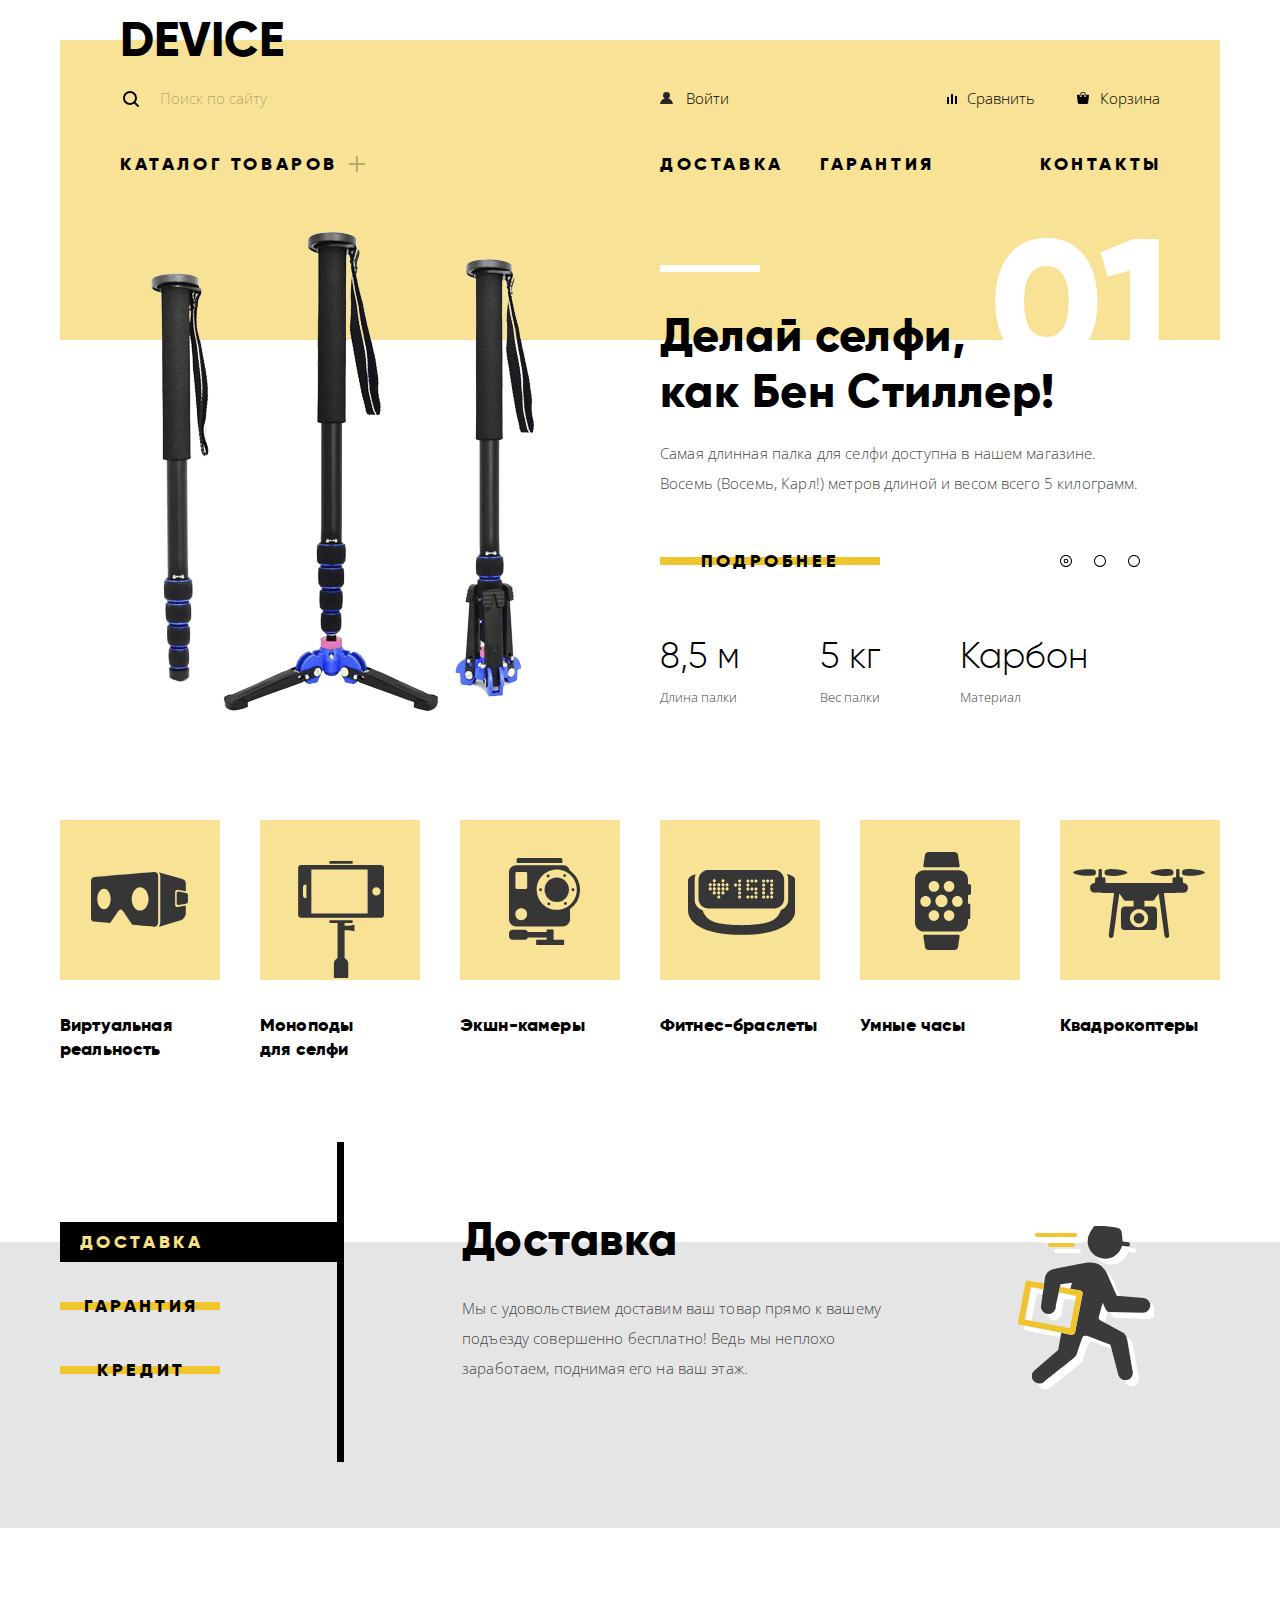
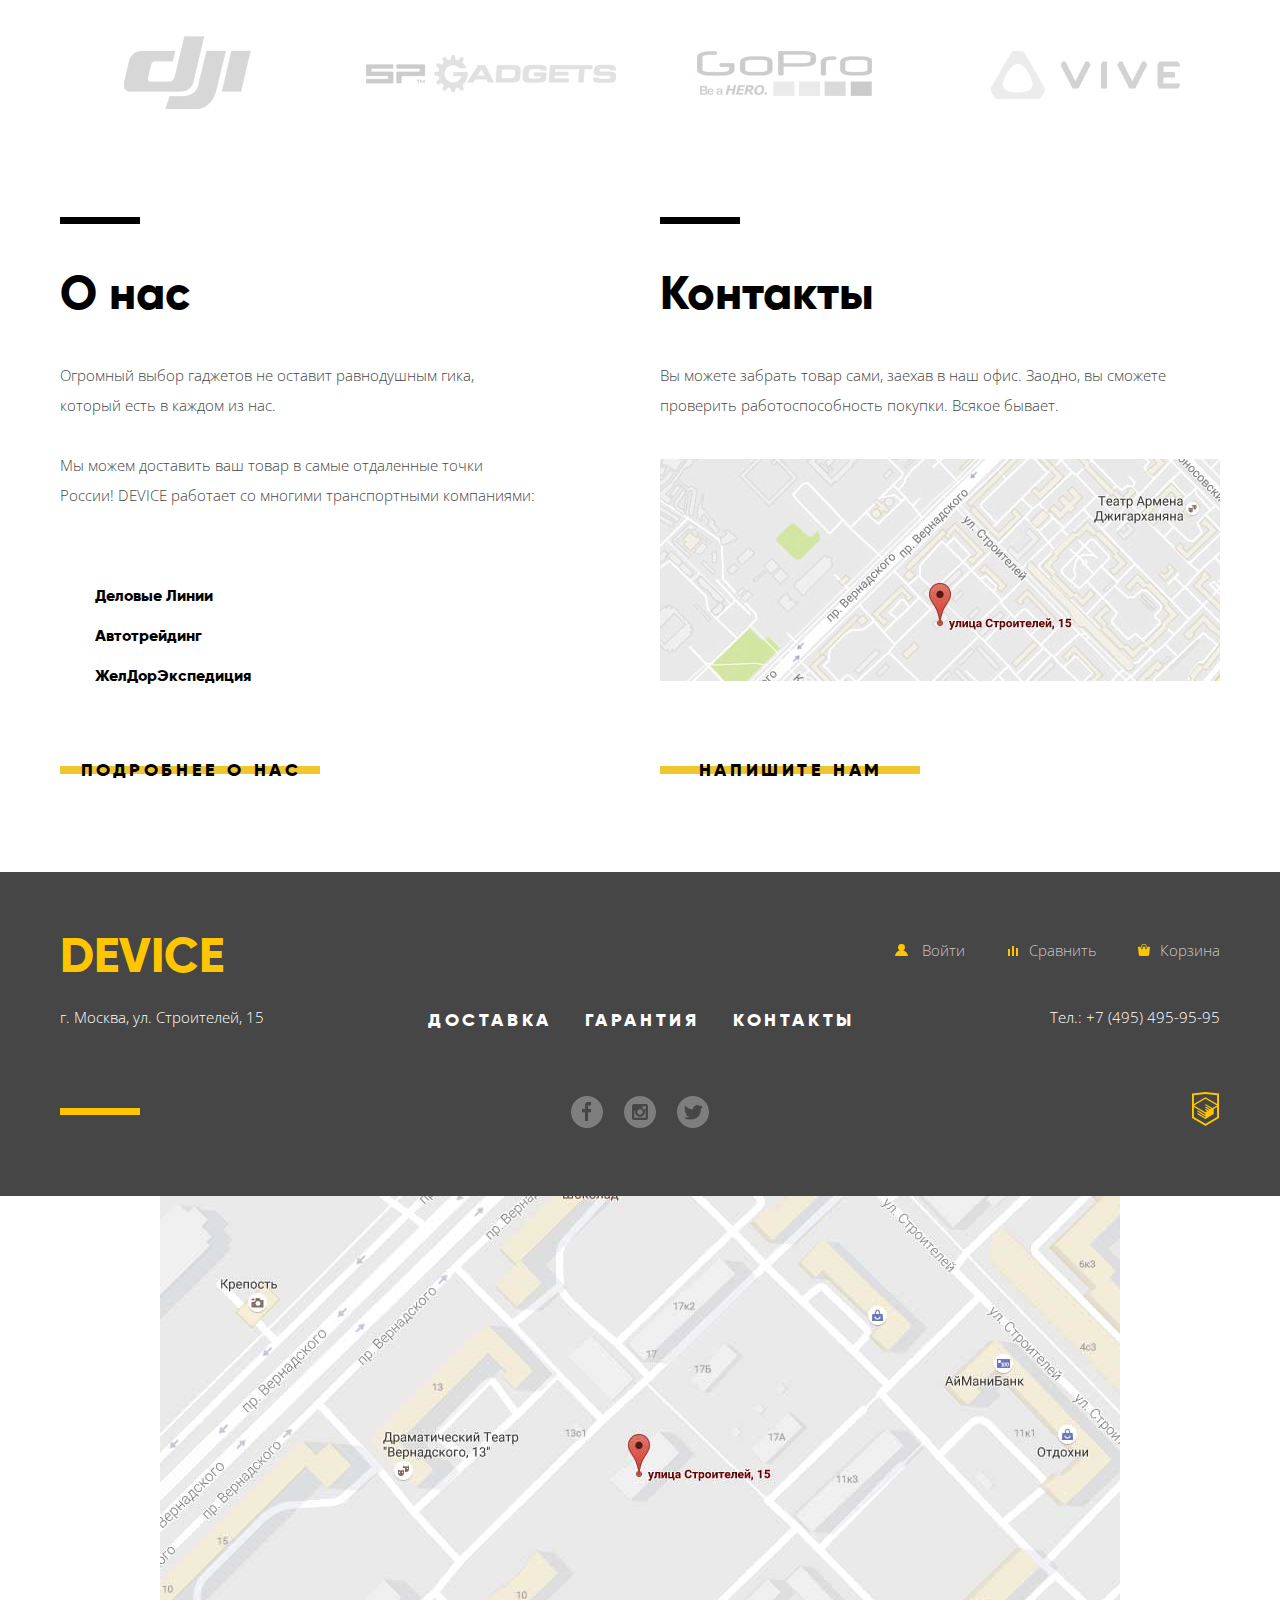
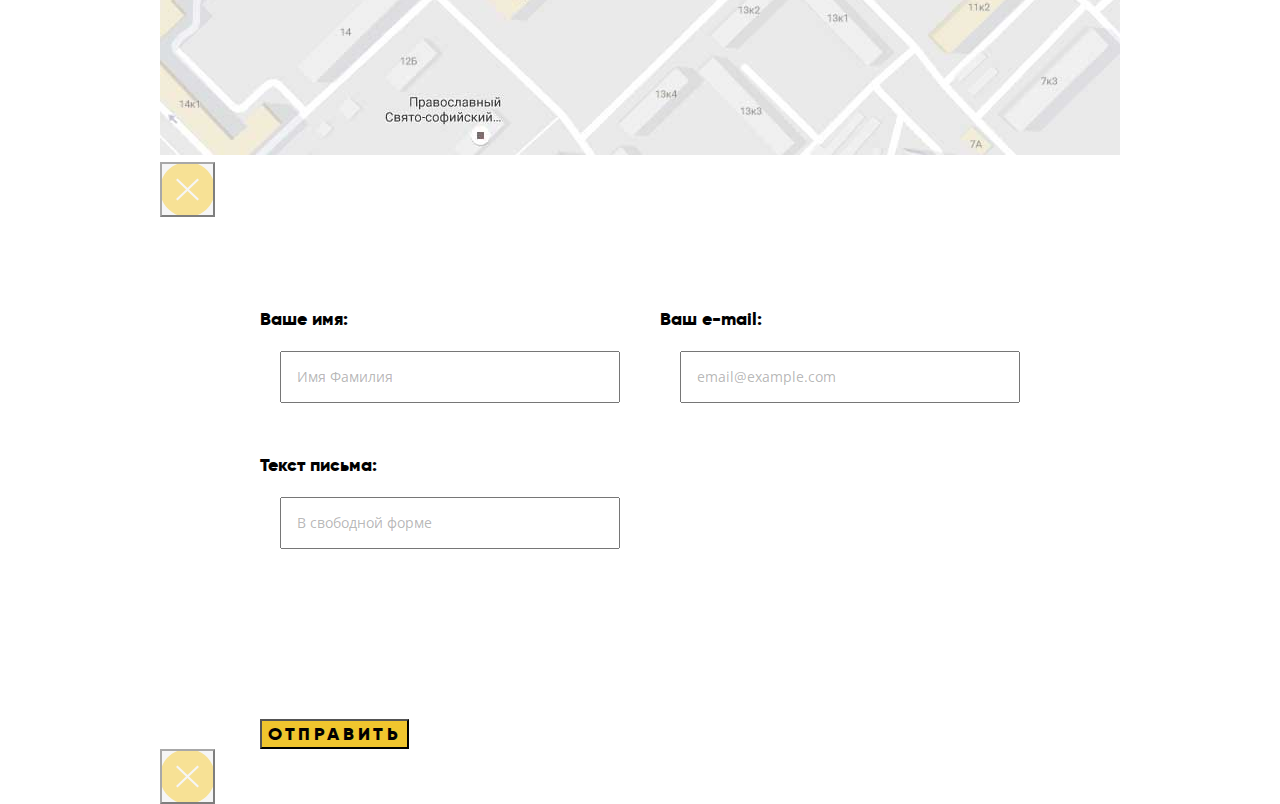
==== index.html @ 6512c8a9 "Доделал стилизацию без модальных окон" ====
<!DOCTYPE html>
<html lang="ru">
	<head>
		<meta charset="utf-8">
		<title>HTML Academy: Девайс</title>
		<link href="https://fonts.googleapis.com/css?family=Open+Sans:300,400&amp;subset=cyrillic" rel="stylesheet">
		<link rel="stylesheet" href="css/normalize.css">
		<link rel="stylesheet" href="css/style.css">
	</head>

  <body>
  	<header class="main-header main-container">
  		<h1 class="main-logo">Device</h1>
  		<div class="header-instrument-layout">
  			<form class="main-search-form" action="/">
  				<label class="visually-hidden" for="search">Поиск по сайту</label>
  				<input class="main-search-input" type="search" id="search" name="search" value="" placeholder="Поиск по сайту">
  				<button class="main-search-btn" type="submit">Найти</button>
  			</form>
  			<div class="main-user-purchase-layout">
  				<nav class="main-user-nav">
  					<ul>
  						<li class="main-user-nav-login"><a href="" aria-label="Войти в ваш аккаунт">Войти</a></li>
  					</ul>
  				</nav>
  				<nav class="main-purchase-instruments">
  					<ul>
  						<li class="main-compare-item"><a href="" aria-label="Сравнить товары">Сравнить</a></li>
  						<li class="main-shopping-cart"><a href="" aria-label="Корзина с товарами">Корзина</a></li>
  					</ul>
  				</nav>
  			</div>
  		</div>
  		<nav class="main-navigation">
  			<ul class="main-site-nav">
  				<li class="main-nav-item">
  					<a href="">Каталог товаров</a>
  					<ul class="main-nav-catalog-dropdown">
  						<li class="main-nav-catalog-item"><a href="catalog-vr.html">Виртуальная реальность</a></li>
  						<li class="main-nav-catalog-item"><a href="catalog.html">Моноподы для селфи</a></li>
  						<li class="main-nav-catalog-item"><a href="catalog-action-cam.html">Экшн-камеры</a></li>
  						<li class="main-nav-catalog-item"><a href="catalog-fintess-tracker.html">Фитнес-браслеты</a></li>
  						<li class="main-nav-catalog-item"><a href="catalog-smartwatch.html">Умные часы</a></li>
  						<li class="main-nav-catalog-item"><a href="catalog-quadrocopter.html">Квадрокоптеры</a></li>
  					</ul>
  				</li>
  				<li class="main-nav-item"><a href="">Доставка</a></li>
  				<li class="main-nav-item"><a href="">Гарантия</a></li>
  				<li class="main-nav-item"><a href="">Контакты</a></li>
  			</ul>
  		</nav>
  	</header>

  	<main>
  		<section class="promo-slider main-container">
  			<h2 class="visually-hidden">Промо товаров</h2>
  			<div class="promo-slider-content">
  				<ul class="promo-slider-content-list">
  					<li class="promo-slider-item-content">
  						<div class="promo-slider-image-container">
  							<img class="promo-slider-item-image" src="img/slider-1.png" width="384" height="486" alt="Изображение селфи-палки">
  						</div>
  						<div class="promo-slider-item">
  							<span class="promo-slider-item-number">01</span>
  							<b class="promo-slider-item-tagline">Делай селфи,
  								как Бен Стиллер!</b>
  							<p class="promo-slider-item-desc">Самая длинная палка для селфи доступна в нашем магазине.
									Восемь (Восемь, Карл!) метров длиной и весом всего 5 килограмм.</p>
								<div class="slider-detail-control-layout">
									<a class="promo-slider-item-detail-tab" href=""  aria-label="Подробнее о товаре">Подробнее</a>
									<nav class="promo-slider-nav">
  									<ul class="promo-slider-control-list">
  										<li class="active">
  											<label for="promo-slide-1-1" class="visually-hidden">Первый слайд</label>
  											<button id="promo-slide-1-1" class="promo-slider-control"></button>
  										</li>
  										<li>
  											<label for="promo-slide-1-2" class="visually-hidden">Второй слайд</label>
  											<button id="promo-slide-1-2" class="promo-slider-control"></button>
  										</li>
  										<li>
  											<label for="promo-slide-1-3" class="visually-hidden">Третий слайд</label>
  											<button id="promo-slide-1-3" class="promo-slider-control"></button>
  										</li>
  									</ul>
  								</nav>
  							</div>
								<ul class="promo-slider-item-properties">
									<li>
										<p class="item-property-value">8,5 м</p>
										<p class="item-property-desc">Длина палки</p>
									</li>
									<li>
										<p class="item-property-value">5 кг</p>
										<p class="item-property-desc">Вес палки</p>
									</li>
									<li>
										<p class="item-property-value">Карбон</p>
										<p class="item-property-desc">Материал</p>
									</li>
								</ul>
							</div>
  					</li>
  					<li class="promo-slider-item-content">
  						<div class="promo-slider-image-container">
  							<img class="promo-slider-item-image" src="img/slider-2.png" width="345" height="485" alt="Изображение фитнес-браслета. Надпись: я вижу, что ты снова ешь:(">
  						</div>
  						<div class="promo-slider-item">
  							<span class="promo-slider-item-number">02</span>
  							<b class="promo-slider-item-tagline">Худеем
  								правильно!</b>
  							<p class="promo-slider-item-desc">Мотивирующие фитнес-браслеты помогут найти в себе силы 
									не пропускать занятия и соблюдать диету.</p>
								<div class="slider-detail-control-layout">
									<a class="promo-slider-item-detail-tab" href="" aria-label="Подробнее о товаре">Подробнее</a>
									<nav class="promo-slider-nav">
  									<ul class="promo-slider-control-list">
  										<li>
  											<label for="promo-slide-2-1" class="visually-hidden">Первый слайд</label>
  											<button id="promo-slide-2-1" class="promo-slider-control"></button>
  										</li>
  										<li class="active">
  											<label for="promo-slide-2-2" class="visually-hidden">Второй слайд</label>
  											<button id="promo-slide-2-2" class="promo-slider-control"></button>
  										</li>
  										<li>
  											<label for="promo-slide-2-3" class="visually-hidden">Третий слайд</label>
  											<button id="promo-slide-2-3" class="promo-slider-control"></button>
  										</li>
  									</ul>
  								</nav>
								</div>
								<ul class="promo-slider-item-properties">
									<li>
										<p class="item-property-value">48 часов</p>
										<p class="item-property-desc">Без подзарядки</p>
									</li>
								</ul>
							</div>
  					</li>
  					<li class="promo-slider-item-content">
  						<div class="promo-slider-image-container">
  							<img class="promo-slider-item-image" src="img/slider-3.png" width="526" height="334" alt="Изображение квадрокоптера">
  						</div>
  						<div class="promo-slider-item">
  							<span class="promo-slider-item-number">03</span>
  							<b class="promo-slider-item-tagline">Порхает как бабочка,
  								жалит как пчела!</b>
  							<p class="promo-slider-item-desc">Этот обычный, на первый взгляд, квадрокоптер оснащен
  								мощным лазером, замаскированным под стандартную камеру.</p>
  							<div class="slider-detail-control-layout">
									<a class="promo-slider-item-detail-tab" href="" aria-label="Подробнее о товаре">Подробнее</a>
									<nav class="promo-slider-nav">
  									<ul class="promo-slider-control-list">
  										<li>
  											<label for="promo-slide-3-1" class="visually-hidden">Первый слайд</label>
  											<button id="promo-slide-3-1" class="promo-slider-control"></button>
  										</li>
  										<li>
  											<label for="promo-slide-3-2" class="visually-hidden">Второй слайд</label>
  											<button id="promo-slide-3-2" class="promo-slider-control"></button>
  										</li>
  										<li class="active">
  											<label for="promo-slide-3-3" class="visually-hidden">Третий слайд</label>
  											<button id="promo-slide-3-3" class="promo-slider-control"></button>
  										</li>
  									</ul>
  								</nav>
								</div>
								<ul class="promo-slider-item-properties">
									<li>
										<p class="item-property-value">800 м</p>
										<p class="item-property-desc">Дальность полета</p>
									</li>
									<li>
										<p class="item-property-value">50 м</p>
										<p class="item-property-desc">Радиус поражения</p>
									</li>
								</ul>
							</div>
  					</li>
  				</ul>
  			</div>
  		</section>

  		<section class="item-list main-container">
  			<h2 class="visually-hidden">Разделы каталога</h2>
  			<ul class="item-link-list">
  				<li class="item-vr">
  					<a class="item-link" href="catalog-vr.html" target="_blank">
  						<div><div class="item-img item-img-vr"></div></div>
  						<p class="item-list-caption">Виртуальная реальность</p>
  					</a>
  				</li>
  				<li class="item-monopod">
  					<a class="item-link" href="catalog.html" target="_blank">
  						<div><div class="item-img item-img-monopod"></div></div>
  						<p class="item-list-caption">Моноподы 
  						для селфи</p>
  					</a>
  				</li>
  				<li class="item-action-cam">
  					<a class="item-link" href="catalog-action-cam.html" target="_blank">
  						<div><div class="item-img item-img-action-cam"></div></div>
  						<p class="item-list-caption">Экшн-камеры</p>
  					</a>
  				</li>
  				<li class="item-fitness-tracker">
  					<a class="item-link" href="catalog-fintess-tracker.html" target="_blank">
  						<div><div class="item-img item-img-fitness-tracker"></div></div>
  						<p class="item-list-caption">Фитнес-браслеты</p>
  					</a>
  				</li>
  				<li class="item-smartwatch">
  					<a class="item-link" href="catalog-smartwatch.html" target="_blank">
  						<div><div class="item-img item-img-smartwatch"></div></div>
  						<p class="item-list-caption">Умные часы</p>
  					</a>
  				</li>
  				<li class="item-quadrocopter">
  					<a class="item-link" href="catalog-quadrocopter.html" target="_blank">
  						<div><div class="item-img item-img-quadrocopter"></div></div>
  						<p class="item-list-caption">Квадрокоптеры</p>
  					</a>
  				</li>
  			</ul>
  		</section>

  		<section class="services">
  			<div class="main-container">
  				<h2 class="visually-hidden">Услуги</h2>
  				<div class="service-layout">
  					<nav class="service-list-nav">
  						<ul class="service-list">
  							<li><button class="service-tab active">Доставка</button></li>
  							<li><button class="service-tab">Гарантия</button></li>
  							<li><button class="service-tab">Кредит</button></li>
  						</ul>
  					</nav>
  					<div class="service-content">
  						<ul class="service-content-list">
  							<li class="service-delivery active">
  								<h3 class="service-title">Доставка</h3>
  								<p class="service-desc">Мы с удовольствием доставим ваш товар прямо к вашему
                                          подъезду совершенно бесплатно! Ведь мы неплохо
                                          заработаем, поднимая его на ваш этаж.</p>
  							</li>
  							<li class="service-warranty">
  								<h3 class="service-title">Гарантия</h3>
  								<p class="service-desc">Если из-за возгорания купленного у нас товара у вас сгорит 
                                          дом — не переживайте, мы выдадим вам новый. 
                                          Товар, не дом, конечно же.</p>
  							</li>
  							<li class="service-credit">
  								<h3 class="service-title">Кредит</h3>
  								<p class="service-desc">Залезть в долговую яму стало проще! Кредитные
                                          консультанты подберут для вас наиболее выгодные
                                          условия кредита. Выгодные для нашего банка, разумеется.</p>
  							</li>
  						</ul>
  					</div>
  				</div>
  			</div>
  		</section>

  		<section class="trademark-logos main-container">
  			<h2 class="visually-hidden">Марки производителей</h2>
  			<ul class="trademark-logos-list">
  				<li class="trademark-logo">
  					<a class="logo-link logo-dji" href="" aria-label="продукция DJI">
  						<img class="trademark-logo-img" src="img/logo-1.jpg" width="260" height="100" alt="логотип DJI">
  					</a>
  				</li>
  				<li class="trademark-logo">
  					<a class="logo-link logo-sp-gadgets" href="" aria-label="продукция SP Gadgets">
  						<img class="trademark-logo-img" src="img/logo-2.jpg" width="260" height="100" alt="логотип SP Gadgets">
  					</a>
  				</li>
  				<li class="trademark-logo">
  					<a class="logo-link logo-gopro" href="" aria-label="продукция GoPro">
  						<img class="trademark-logo-img" src="img/logo-3.jpg" width="260" height="100" alt="логотип GoPro">
  					</a>
  				</li>
  				<li class="trademark-logo">
  					<a class="logo-link logo-vive" href="" aria-label="продукция VIVE">
  						<img class="trademark-logo-img" src="img/logo-4.jpg" width="260" height="100" alt="логотип VIVE">
  					</a>
  				</li>
  			</ul>
  		</section>

			<div class="main-container about-contacts-layout">
  			<section class="about-us">
  				<h2 class="about-us-title">О нас</h2>
  				<div class="about-us-desc">
  					<p>Огромный выбор гаджетов не оставит равнодушным гика, который есть в каждом из нас.</p>
  					<p>Мы можем доставить ваш товар в самые отдаленные точки России! DEVICE работает со многими транспортными компаниями:</p>
  				</div>
  				<ul class="shipping-companys-list">
  					<li>Деловые Линии</li>
  					<li>Автотрейдинг</li>
  					<li>ЖелДорЭкспедиция</li>
  				</ul>
  				<div>
  					<a class="about-us-detail-tab" href="">Подробнее о нас</a>
  				</div>
  			</section>

  			<section class="contacts">
  				<h2 class="contacts-title">Контакты</h2>
  				<p class="contacts-desc">Вы можете забрать товар сами, заехав в наш офис. Заодно, вы сможете проверить работоспособность покупки. Всякое бывает.</p>
  				<div class="map-thumbnail">
  					<a href="https://www.google.ru/maps/place/%D1%83%D0%BB.+%D0%A1%D1%82%D1%80%D0%BE%D0%B8%D1%82%D0%B5%D0%BB%D0%B5%D0%B9,+15,+%D0%9C%D0%BE%D1%81%D0%BA%D0%B2%D0%B0,+119311/@55.687031,37.5274293,17z/data=!3m1!4b1!4m5!3m4!1s0x46b54cf65f5c8955:0x694710ccd55501e!8m2!3d55.687031!4d37.529618" target="_blank" aria-label="Карта проезда">
  						<img src="img/map.jpg" width="560" height="222" alt="г. Москва, ул. Строителей, 15">
  					</a>
 					</div>
 					<div>
 						<a class="write-us-tab" href="write-us.html" target="_blank">Напишите нам</a>
 					</div>
 				</section>
			</div>
  	</main>

  	<footer class="main-footer">
  		<div class="main-container">
  			<div class="footer-top-layout">
 					<h2 class="footer-logo">Device</h2>
 					<div class="footer-user-purchase-layout">
 						<nav class="footer-user-nav">
 							<ul>
 								<li class="footer-user-nav-login"><a href="" aria-label="Войти в ваш аккаунт">Войти</a></li>
 							</ul>
 						</nav>
 						<nav>
 							<ul class="footer-purchase-instruments">
 								<li class="footer-compare-item"><a href="" aria-label="Сравнить товары">Сравнить</a></li>
 								<li class="footer-shopping-cart"><a href="" aria-label="Корзина с товарами">Корзина</a></li>
 							</ul>
 						</nav>
 					</div>
 				</div>
				<div class="footer-mid-layout">
					<p class="small-contacts">г. Москва, ул. Строителей, 15</p>
 					<nav class="footer-navigation">
 						<ul class="footer-site-navigation">
 							<li class="footer-nav-item"><a href="">Доставка</a></li>
 							<li class="footer-nav-item"><a href="">Гарантия</a></li>
 							<li class="footer-nav-item"><a href="">Контакты</a></li>
 						</ul>
 					</nav>
 					<p class="small-contacts">Тел.: +7 (495) 495-95-95</p>
 				</div>
 				<div class="footer-bottom-layout">
 					<div class="footer-line"></div>
 					<ul class="footer-social">
 						<li><a class="social-button social-facebook" href="" aria-label="Фейсбук">Facebook</a></li>
 						<li><a class="social-button social-instagram" href="" aria-label="Инстаграм">Instagram</a></li>
 						<li><a class="social-button social-twitter" href="" aria-label="Твиттер">Twitter</a></li>
 					</ul>
 					<div class="footer-copyright">
 						<a href="https://htmlacademy.ru/intensive/htmlcss" target="_blank" aria-label="Создатель: HTML Academy">HTML Academy</a>
 					</div>
 				</div>
 			</div>
  	</footer>

  	<section class="modal modal-map">
  		<h2 class="visually-hidden">Как добраться</h2>
  		<img src="img/map-big.jpg" width="994" height="593" alt="г. Москва, ул. Строителей, 15">
  		<button class="modal-close" type="button">Закрыть</button>
  	</section>

  	<section class="modal modal-write-us">
  		<h2 class="visually-hidden">Напишите нам</h2>
			<form class="write-us-form" action="/">
				<div class="write-us-input-layout">
					<div class="write-us-item">
						<label for="write-us-name">Ваше имя:</label>
						<input type="text" id="write-us-name" name="name" value="" placeholder="Имя Фамилия" aria-label="Введите ваше имя">
					</div>
					<div class="write-us-item">
						<label for="write-us-email">Ваш e-mail:</label>
						<input type="email" id="write-us-email" name="email" value="" placeholder="email@example.com" aria-label="Введите ваш email">
					</div>
					<div class="write-us-item">
						<label for="write-us-letter">Текст письма:</label>
						<input type="text" id="write-us-letter" name="letter" value="" placeholder="В свободной форме" aria-label="Введите текст письма">
					</div>
				</div>
				<button class="write-us-button" type="submit">Отправить</button>
			</form>
  		<button class="modal-close" type="button">Закрыть</button>
  	</section>
  </body>

</html>
---- css/style.css ----
/*  Подключаемый локально шрифт Gilroy  */
@font-face {
  font-family: "Gilroy";
  src: url("../fonts/gilroy/gilroyextrabold.woff2") format("woff2"),
         url("../fonts/gilroy/gilroyextrabold.woff") format("woff");
  font-weight: 900;
}

@font-face {
  font-family: "Gilroy";
  src: url("../fonts/gilroy/gilroylight.woff2") format("woff2"),
         url("../fonts/gilroy/gilroylight.woff") format("woff");
  font-weight: 300;
}

/*  Общие стили для body  */
body {
  margin: 0;
  padding: 0;

  font-family: "Gilroy", "Aerial", sans-serif;
  font-size: 16px;
  line-height: 24px;
  font-weight: 900; 
  color: #000000;
  background-color: #ffffff;
}

/*  Общие стили для ссылок  */
a {
  text-decoration: none;
}

/*  Общие стили для картинок  */
img {
  max-width: 100%;
  height: auto;
}

/*  Основной контейнер-центровщик для   */
.main-container {
  width: 1160px;
  padding-left: 20px;
  padding-right: 20px;
  margin: 0 auto;
}

.main-container.catalog-container {
  width: 1100px;
  padding-left: 80px;
}

/*  Класс для удаления элементов из потока  */
.visually-hidden {
  position: absolute;
  clip: rect(0 0 0 0);
  width: 1px;
  height: 1px;
  margin: -1px;
}

/*=========================================================================
  <header>
=========================================================================*/

.main-header {
  position: relative;

  min-height: 300px;
  margin-top: 40px;
  padding-left: 60px;
  padding-right: 60px;
  box-sizing: border-box;

  background-color: #f7e296;
}
.inner-page .main-header {
  min-height: 185px;
}

/*  Логотип в шапке  */
.main-logo {
  margin: 0;
  margin-bottom: -15px;

  position: relative;
  top: -24px;
}

.main-logo a {
  cursor: pointer;
}

.main-logo,
.main-logo a {
  font-size: 48px;
  line-height: 48px;
  font-weight: 900;
  text-transform: uppercase;
  color: rgba(0, 0, 0, 1);
}

.main-logo a:hover {
  color: rgba(0, 0, 0, 0.6);
}
.main-logo a:active {
  color: rgba(0, 0, 0, 0.3);
}

.header-instrument-layout {
  display: flex;
  justify-content: space-between;
  align-items: baseline;
  flex-wrap: wrap;
}

/*  Форма поиска  */
.main-search-form {
  display: flex;
  align-items: flex-start;

  position: relative;

  width: 440px;
  margin-bottom: 32px;
  margin-top: 6px;
}

.main-search-input {
  width: 355px;
  height: 41px;
  padding-left: 40px;
  padding-bottom: 5px;

  outline: none;
}

.main-search-form::before {
  content: "";
  position: absolute;
  left: 3px;
  top: 12px;

  width: 20px;
  height: 20px;

  background-image: url("../img/search.svg");
  background-repeat: no-repeat;
}

.main-search-input,
.main-search-input::placeholder {
  font-family: "Open Sans", "Arial", sans-serif;
  font-size: 15px;
  font-weight: 300;
  line-height: 30px;

  background-color: inherit;

  border: none;
}

.main-search-input::placeholder {
  color: rgba(0, 0, 0, 0.3);
}
.main-search-input:hover::placeholder {
  color: rgba(0, 0, 0, 0.6);
  background-color: inherit;
}

.main-search-input:active,
.main-search-input:focus,
.main-search-input:active::placeholder,
.main-search-input:focus::placeholder {
  color: rgba(0, 0, 0, 1);
}

.main-search-input:focus {
  padding-bottom: 3px;
  border-bottom: 2px solid rgba(0, 0, 0, 1);
}

.main-search-input:focus ~ .main-search-btn {
  display: block;
}

.main-search-input::-ms-clear,                      /* Скрываем крестик для очистки формы поиска */
.main-search-input::-ms-reveal {
  display: none; 
  width: 0; 
  height: 0; 
}

.main-search-input::-webkit-search-decoration,
.main-search-input::-webkit-search-cancel-button,
.main-search-input::-webkit-search-results-button,
.main-search-input::-webkit-search-results-decoration {
  display: none; 
}
                                                    
.main-search-input:-webkit-autofill {              /*  Меняем стандартный фон для автозаполнения в Chrome */
  -webkit-box-shadow: 0 0 0 30px #f7e296 inset;                        /*  на цвет фона header  */
}

.main-search-btn {
  display: none;

  width: 85px;
  box-sizing: border-box;
  padding: 8px 15px;
  margin-top: -9px;

  font-family: "Open Sans", "Arial", sans-serif;
  font-size: 15px;
  font-weight: 300;
  line-height: 30px;
  color: rgba(0, 0, 0, 1);

  background-color: inherit;
  border: 2px solid #000;
}

.main-search-btn:hover {
  color: rgba(255, 255, 255, 1);
  background-color: #000;
}
.main-search-btn:active {
  display: block;
  outline: none;
  color: rgba(255, 255, 255, 0.3);
  background-color: #000;
}

/*  Навигация в шапке  */
.main-user-purchase-layout {
  display: flex;
  justify-content: space-between;
  flex-wrap: wrap;

  width: 500px;
}

.main-user-nav {
  width: 280px;
}

.main-user-nav ul {
  display: flex;
  flex-direction: row;
  justify-content: flex-start;
  flex-wrap: wrap;

  padding: 0;
  margin: 0;

  list-style: none;
}

.main-user-nav-login a {
  display: block;
  position: relative;

  width: 154px;
  padding-left: 26px;
}

.main-user-nav-login a::before {
  content: "";
  position: absolute;
  top: 9px;
  left: 0;

  width: 20px;
  height: 20px;

  background-image: url("../img/user.svg");
  background-repeat: no-repeat;
}

.main-user-nav-logout {
  width: 100px;
}

.main-purchase-instruments ul {
  display: flex;
  justify-content: space-between;
  flex-wrap: wrap;

  width: 220px;
  padding: 0;
  margin: 0;

  list-style: none;
}

.main-compare-item a {
  display: block;
  position: relative;

  padding-left: 27px;
}

.main-compare-item a::before {
  content: "";
  position: absolute;
  top: 11px;
  left: 7px;

  width: 20px;
  height: 20px;

  background-image: url("../img/compare.svg");
  background-repeat: no-repeat;
}

.main-shopping-cart a {
  display: block;
  position: relative;

  padding-left: 25px;
}

.main-shopping-cart a::before {
  content: "";
  position: absolute;
  top: 9px;
  left: 2px;

  width: 20px;
  height: 20px;

  background-image: url("../img/cart.svg");
  background-repeat: no-repeat;
}


.main-user-nav a,
.main-purchase-instruments a {
  font-family: "Open Sans", "Arial", sans-serif;
  font-size: 15px;
  font-weight: 300;
  line-height: 30px;
  color: rgba(0, 0, 0, 1);
}

.main-user-nav a:hover,
.main-purchase-instruments a:hover {
  color: rgba(0, 0, 0, 0.6);
}
.main-user-nav a:active,
.main-purchase-instruments a:active {
  color: rgba(0, 0, 0, 0.3);
}

.main-user-nav-logout a {
  color: rgba(0, 0, 0, 0.3);
}

.main-site-nav {
  display: flex;
  flex-wrap: wrap;

  padding: 0;
  margin: 0;

  list-style: none;
}

.main-nav-item:first-child {
  position: relative;
  min-width: 270px;
  margin-right: auto;
}
.main-nav-item:nth-child(2) {
  width: 160px;
}
.main-nav-item:nth-child(3) {
  width: 220px;
}
.main-nav-item:last-child {
  width: 120px;
}

.main-nav-item:first-child > a {
  position: relative;

  padding-right: 35px;
}

.main-nav-item:first-child > a::after {
  content: "";
  position: absolute;
  right: 4px;
  top: 3px;

  width: 20px;
  height: 20px;

  background-image: url("../img/plus.svg");
  background-repeat: no-repeat;
  opacity: 0.3;
}

.main-nav-item > a {
  font-size: 18px;
  line-height: 24px;
  text-transform: uppercase;
  letter-spacing: 3.6px;
  color: rgba(0, 0, 0, 1);
}

.main-nav-item > a:hover {
  color: rgba(0, 0, 0, 0.6);
}
.main-nav-item > a:active {
  color: rgba(0, 0, 0, 0.3);
}

.main-nav-item:hover .main-nav-catalog-dropdown {
  display: flex;
}

.main-nav-catalog-dropdown {
  position: absolute;
  top: 22px;
  left: -60px;
  z-index: 11;

  display: none;
  flex-direction: row;
  justify-content: flex-start;
  flex-wrap: wrap;

  width: 640px;
  padding: 0;
  padding-top: 23px;
  padding-right: 460px;
  padding-bottom: 35px;
  padding-left: 60px;
  margin: 0;


  background-color: #f7e296;

  list-style: none;
}



.main-nav-catalog-dropdown a {
  font-family: "Open Sans", "Arial", sans-serif;
  font-size: 15px;
  font-weight: 300;
  line-height: 36px;
  color: rgba(0, 0, 0, 1);
}

.main-nav-catalog-dropdown a:hover {
  color: rgba(0, 0, 0, 0.6);
}
.main-nav-catalog-dropdown a:active {
  color: rgba(0, 0, 0, 0.3);
}

.main-nav-catalog-item {
  width: 200px;
}

.main-nav-catalog-item:first-child,
.main-nav-catalog-item:nth-child(2),
.main-nav-catalog-item:nth-child(3) {
  width: 240px;
}

.main-nav-catalog-item:nth-child(4) {
  order: 1;
}
.main-nav-catalog-item:nth-child(6) {
  order: 2;
}
.main-nav-catalog-item:nth-child(2) {
  order: 3;
}
.main-nav-catalog-item:nth-child(5) {
  order: 4;
}
.main-nav-catalog-item:nth-child(3) {
  order: 5;
}


/*=========================================================================
  <main> index.html
=========================================================================*/

/*  Промо-слайдер  */
.promo-slider-content {
  position: relative;
  margin-bottom: -6px;
  top: -33px;
  z-index: 1;
}

.promo-slider-content-list {
  display: flex;

  padding: 0;
  margin: 0;

  list-style: none;
}

.promo-slider-content-list > li:nth-of-type(2),
.promo-slider-content-list > li:nth-of-type(3) {
  display: none;
}


.promo-slider-item-content{
  display: flex;

  position: relative;
}

.promo-slider-image-container {
  width: 560px;
  min-height: 486px;
  margin-right: 40px;
}

.promo-slider-item-image {
  position: relative;
  top: -79px;
  left: 2px;
  display: block;
  margin: 0 auto;
}

.promo-slider-item {
  width: 500px;
}

.promo-slider-item-number {
  display: block;
  position: absolute;
  right: -11px;
  top: -94px;

  font-size: 179.2px;
  line-height: 179.2px;
  color: #ffffff;
}

.promo-slider-item-tagline {
  position: relative;
  display: block;

  margin-bottom: 19px;

  font-size: 47px;
  line-height: 56px;
  letter-spacing: 0.009em;
  color: #000000;
  white-space: pre-line;
}

.promo-slider-item-tagline::before {
  content: "";
  position: absolute;
  top: -42px;

  width: 100px;
  height: 7px;

  background-color: #fff;
}

.promo-slider-item-desc {
  width: 480px;
  margin-bottom: 43px;

  font-family: "Open Sans", "Arial", sans-serif;
  font-size: 15px;
  font-weight: 300;
  line-height: 30px;
  letter-spacing: 0.009em;
  color: #464646;
  white-space: pre-line;
}

.slider-detail-control-layout {
  display: flex;
  justify-content: space-between;
  align-items: center;

  width: 480px;

  margin-bottom: 15px;
}

.promo-slider-item-detail-tab {
  flex-shrink: 0;

  display: block;
  width: 220px;
  min-height: 40px;
  padding: 8px 0;

  box-sizing: border-box;

  font-size: 18px;
  line-height: 24px;
  text-transform: uppercase;
  letter-spacing: 3.6px;
  color: rgba(0, 0, 0, 1);
  text-align: center;

  background-image: linear-gradient(transparent 40%, #f0c52e 40%, #f0c52e 60%, transparent 60%);
}

.promo-slider-item-detail-tab:hover {
  background-color: #f0c52e;
}
.promo-slider-item-detail-tab:active {
  color: rgba(0, 0, 0, 0.3);
}

.promo-slider-nav {
  flex-shrink: 1;
}

.promo-slider-control-list {
  display: flex;
  justify-content: space-between;
  
  width: 80px;
  padding: 0;
  margin: 0;

  list-style: none;
}

.promo-slider-control {
  display: block;
  width: 12px;
  height: 12px;
  
  background-color: #fff;
  background-image: url("../img/slider-button-empty.svg");
  background-repeat: no-repeat;
  background-position: center;
  background-size: 12px;
  border: none;
  outline: none;

  cursor: pointer;
}

.promo-slider-control:focus {
  outline: 2px solid #f0c52e;

}

.active .promo-slider-control {
  background-image: url("../img/slider-button.svg");
  background-repeat: no-repeat;
  background-position: center;
}

.promo-slider-item-properties {
  display: flex;

  width: 460px;
  padding: 0;
  margin: 0;

  list-style: none;
}

.promo-slider-item-properties li {
  width: 160px;
  padding: 0;
  margin: 0;
}

.promo-slider-item-properties li:nth-child(2) {
  width: 140px;
}

.item-property-value {
  font-size: 36px;
  font-weight: 300;
  line-height: 48px;
  color: #000000;
  margin-bottom: 7px;
}

.item-property-desc {
  font-family: "Open Sans", "Arial", sans-serif;
  font-size: 13px;
  font-weight: 300;
  line-height: 20px;
  color: #464646;
  margin: 0;
}

/*  Разделы каталога  */
.item-link-list {
  display: flex;
  justify-content: space-between;
  flex-wrap: wrap;

  padding: 0;
  margin: 0;
  margin-bottom: 61px;

  list-style: none;
}

.item-link-list p {
  margin: 0;
  margin-top: 33px;

  font-size: 18px;
  line-height: 24px;
  letter-spacing: 0.009em;
  color: rgba(0, 0, 0, 1);
  white-space: pre-line;
}

.item-link-list li{
  width: 160px;
}

.item-link-list div {
  height: 160px;
  background-repeat: no-repeat;
}

.item-link > div {
  background-color: #f7e296;
}

.item-link:hover > div {
  background-color: #f0c52e;
}
.item-link:active p {
  color: rgba(0, 0, 0, 0.3);
}
.item-link:active .item-img {
  opacity: 0.3;
}
.item-link:active > div {
  background-color: #f0c52e;
}


.item-img-vr {
  background-image: url("../img/popular-1.svg");
  background-position: 31px 52px;
  background-repeat: no-repeat;
}

.item-img-monopod {
  background-image: url("../img/popular-2.svg");
  background-position: 38px 41px;
  background-repeat: no-repeat;
}

.item-img-action-cam {
  background-image: url("../img/popular-3.svg");
  background-position: 49px 38px;
  background-repeat: no-repeat;
}

.item-img-fitness-tracker {
  background-image: url("../img/popular-4.svg");
  background-position: 28px 50px;
  background-repeat: no-repeat;
}

.item-img-smartwatch {
  background-image: url("../img/popular-5.svg");
  background-position: 55px 32px;
  background-repeat: no-repeat;
}

.item-img-quadrocopter {
  background-image: url("../img/popular-6.svg");
  background-position: 13px 49px;
  background-repeat: no-repeat;
}

/*  Услуги  */
.services {
  background-image: linear-gradient(transparent 29.5%, #e5e5e5 29.5%);
  margin-bottom: 96px;
  min-height: 406px;
}

.service-layout {
  padding-top: 20px;

  display: flex;
  align-items: stretch;

  min-height: 320px;
}

.service-list-nav {
  width: 280px;
  box-sizing: border-box;

  border-right: 3px solid #000;
}

.service-list {
  display: flex;
  flex-direction: column;
  justify-content: center;

  width: 280px;
  padding: 45px 0;
  margin: 0;
  margin-top: 35px;
  
  list-style: none;
}

.service-tab {
  width: 160px;
  min-height: 40px;
  padding-top: 8px;
  padding-right: 0;
  padding-bottom: 8px;
  padding-left: 3px;
  margin-bottom: 24px;
  box-sizing: border-box;

  font-size: 18px;
  line-height: 24px;
  font-weight: 900;
  text-transform: uppercase;
  letter-spacing: 3.6px;
  color: #000000;

  background-image: linear-gradient(#e5e5e5 40%, #f0c52e 40%, #f0c52e 60%, #e5e5e5 60%);
  border: none;

  cursor: pointer;
}

.service-tab:hover {
  background-color: #f0c52e;
  background-image: none;
}
.service-tab:active {
  color: #f7e184;

  background-color: #000000;
  background-image: none;
  box-shadow: 120px 0 0 0 #000;
}

.service-tab.active{
  color: #f7e184;

  background-color: #000000;
  background-image: none;
  box-shadow: 120px 0 0 0 #000;
}

.service-content {
  width: 880px;
  min-height: 320px;
  box-sizing: border-box;

  border-left: 4px solid #000;
  vertical-align: center;
}

.service-content-list {
  display: flex;

  padding: 0;
  margin: 0;

  list-style: none;
}

.service-content-list li {
  flex-shrink: 0;

  position: relative;

  width: 460px;
  padding-top: 73px;
  padding-right: 300px;
  padding-left: 118px;
  margin: 0;
}

.service-content-list li:not(.active) {
  display: none;
}

.service-delivery::after {
  content: "";
  position: absolute;
  right: 64px;
  top: 84px;

  width: 140px;
  height: 180px;

  background-image: url("../img/delivery.svg");
  background-repeat: no-repeat;
}

.service-warranty::after {
  content: "";
  position: absolute;
  right: 39px;
  top: 60px;

  width: 180px;
  height: 200px;

  background-image: url("../img/warranty.svg");
  background-repeat: no-repeat;
}

.service-credit::after {
  content: "";
  position: absolute;
  right: 68px;
  top: 60px;

  width: 160px;
  height: 190px;

  background-image: url("../img/credit.svg");
  background-repeat: no-repeat;
}

.service-title {
  padding: 0;
  margin: 0;
  margin-bottom: 30px;

  font-size: 47px;
  line-height: 48px;
  letter-spacing: 0.009em;
  color: #000000;
}

.service-desc {
  font-family: "Open Sans", "Arial", sans-serif;
  font-size: 15px;
  font-weight: 300;
  line-height: 30px;
  letter-spacing: 0.009em;
  color: #464646;

  white-space: pre-line;
}

/*  Марки производителей  */
.trademark-logos-list {
  display: flex;
  justify-content: space-between;

  padding: 0;
  list-style: none;
}

.trademark-logo {
  position: relative;
  display: block;
  
  width: 260px;
}

.logo-link {
  display: block;
}

.logo-link::after {
  content: "";
  position: absolute;
  top: 0;
  left: 0;

  width: 260px;
  height: 100px;

  background-repeat: no-repeat;
  background-position: center;
  opacity: 0;
}

.logo-link.logo-dji::after {
  background-image: url("../img/logo-1-hover.jpg");
}

.logo-link.logo-sp-gadgets::after {
  background-image: url("../img/logo-2-hover.jpg");
}

.logo-link.logo-gopro::after {
  background-image: url("../img/logo-3-hover.jpg");
}

.logo-link.logo-vive::after {
  background-image: url("../img/logo-4-hover.jpg");
}

.trademark-logo-img {
  opacity: 0.2;
}

.trademark-logo:hover .logo-link::after {
  opacity: 1;
}


/*  Контейнер контактов и описания  */
.about-contacts-layout {
  display: flex;
  justify-content: space-between;
  
  width: 1160px;
  margin-top: 86px;
  margin-bottom: 82px;
}

/*  О нас  */
.about-us {
  position: relative;

  width: 475px;
}

.about-us-title {
  padding: 0;
  padding-top: 52px;
  margin: 0;
  margin-bottom: 43px;

  font-size: 47px;
  line-height: 48px;
  color: #000000;
}

.about-us-title::before {
  content: "";
  position: absolute;
  top: 0;
  left: 0;

  width: 80px;
  height: 7px;
  background-color: #000;
}

.about-us-desc {
  font-family: "Open Sans", "Arial", sans-serif;
  font-size: 15px;
  font-weight: 300;
  line-height: 30px;
  color: #464646;
}

.about-us-desc p {
  margin-bottom: 30px;
}

.about-us-desc p + p {
  margin-bottom: 66px;
}


.shipping-companys-list {
  margin-bottom: 54px;
  padding-left: 35px;

  font-size: 16px;
  font-weight: 900;
  line-height: 40px;
  color: #000000;

  list-style: none;
}

.about-us-detail-tab {
  display: block;
  width: 260px;
  min-height: 40px;
  padding-top: 8px;
  padding-right: 0;
  padding-bottom: 8px;
  padding-left: 2px;
  box-sizing: border-box;

  font-size: 18px;
  line-height: 24px;
  text-transform: uppercase;
  letter-spacing: 3.6px;
  color: rgba(0, 0, 0, 1);
  text-align: center;

  background-image: linear-gradient(transparent 40%, #f0c52e 40%, #f0c52e 60%, transparent 60%);
}

.about-us-detail-tab:hover {
  background-color: #f0c52e;

}
.about-us-detail-tab:active {
  color: rgba(0, 0, 0, 0.3);
}

/*  Контакты  */
.contacts {
  position: relative;

  width: 560px;
}

.contacts-title {
  padding: 0;
  padding-top: 52px;
  margin: 0;
  margin-bottom: 43px;

  font-size: 47px;
  line-height: 48px;
  color: #000000;
}

.contacts-title::before {
  content: "";
  position: absolute;
  top: 0;
  left: 0;

  width: 80px;
  height: 7px;
  background-color: #000;
}

.contacts-desc {
  margin-bottom: 39px;

  font-family: "Open Sans", "Arial", sans-serif;
  font-size: 15px;
  font-weight: 300;
  line-height: 30px;
  color: #464646;
}

.map-thumbnail {
  margin-bottom: 62px;
}

.write-us-tab {
  display: block;
  width: 260px;
  min-height: 40px;
  padding-top: 8px;
  padding-right: 0;
  padding-bottom: 8px;
  padding-left: 2px;
  box-sizing: border-box;

  font-size: 18px;
  line-height: 24px;
  text-transform: uppercase;
  letter-spacing: 3.6px;
  color: rgba(0, 0, 0, 1);
  text-align: center;

  background-image: linear-gradient(transparent 40%, #f0c52e 40%, #f0c52e 60%, transparent 60%);
}

.write-us-tab:hover {
  background-color: #f0c52e;
}
.write-us-tab:active {
  color: rgba(0, 0, 0, 0.3);
}



/*=========================================================================
  <main> catalog.html
=========================================================================*/


/*  Шапка каталога  */
.catalog-header {
  margin-bottom: 46px;
}

.catalog-logo {
  font-size: 47px;
  line-height: 48px;
  letter-spacing: 0.009em;
  color: #000000;
  margin-top: 38px;
  margin-bottom: 24px;
}

/*  Хлебные крошки  */
.catalog-nav ul {
  display: flex;

  margin: 0;
  padding: 0;

  list-style: none;
}

.catalog-nav-item {
  position: relative;

  padding-right: 39px
}

.catalog-nav-item:not(:last-of-type)::after {
  content: "";
  position: absolute;
  right: 9px;
  top: 9px;

  width: 15px;
  height: 15px;
  background-image: url("../img/nav-arrow.svg");
  background-repeat: no-repeat;
}

.catalog-nav-item,
.catalog-nav-item a {

  font-family: "Open Sans", "Arial", sans-serif;
  font-size: 14px;
  line-height: 24px;
  font-weight: 300;
  color: rgba(0, 0, 0, 0.3);
}

.catalog-nav-item a:hover {
  color: rgba(0, 0, 0, 0.6);
}
.catalog-nav-item a:active {
  color: rgba(0, 0, 0, 0);
}
.catalog-nav-item.current a:hover {
  color: rgba(0, 0, 0, 0.3);
}


/*  Верхний блок в каталоге товаров  */
.catalog-top-layout {
  background-image: linear-gradient(to right, #dbdbdb 30%, transparent 30%);
  min-height: 70px;
  margin-bottom: 47px;
}

.catalog-items-sort-nav {
  display: flex;
  justify-content: space-between;
}

.sort-list-direction-layout {
  display: flex;
  justify-content: space-between;
  flex-wrap: wrap;

  width: 760px;
}

.sort-list-layout {
  display: flex;
  justify-content: flex-start;
  align-items: center;

  width: 500px;
}

.sort-parameter-list {
  display: flex;
  justify-content: space-between;

  min-width: 288px;

  list-style: none;
}

.filter-label {
  width: 268px;
  padding: 23px 0;
  margin: 0;
  box-sizing: border-box;

  font-size: 16px;
  line-height: 24px;
  letter-spacing: 3.2px;
  text-transform: uppercase;
  color: #000000;

  background-color: #dbdbdb;
}

.sort-label {
  padding: 23px 0;
  padding-right: 15px;
  margin: 0;

  font-size: 16px;
  line-height: 24px;
  letter-spacing: 3.2px;
  text-transform: uppercase;
  color: #000000;
}

.sort-parameter {
  font-family: "Open Sans", "Arial", sans-serif;
  font-size: 14px;
  line-height: 18px;
  font-weight: 400;
  color: rgba(0, 0, 0, 0.3);
}

.sort-parameter:hover {
  color: rgba(0, 0, 0, 0.6);
}
.sort-parameter:active {
  color: rgba(0, 0, 0, 1);
}

.sort-parameter.current {
  color: rgba(0, 0, 0, 1);
}

.sort-parameter.current:hover {
  color: rgba(0, 0, 0, 0.6);
}
.sort-parameter.current:active {
  color: rgba(0, 0, 0, 1);
}

.sort-direction-control {
  display: flex;
  justify-content: space-between;
  align-items: center;

  width: 40px;
  margin: 0;

  list-style: none;
}

.direction-control a {
  display: block;
  width: 10px;
  height: 10px;

  vertical-align: bottom;
}

.direction-control:first-child a {
  background-image: url("../img/icon-up-dir.svg");
  background-repeat: no-repeat;
  opacity: 0.2;
}

.direction-control:last-child a {
  background-image: url("../img/icon-down-dir.svg");
  background-repeat: no-repeat;
  opacity: 1;
}

.direction-control a:hover {
  opacity: 0.4;
}
.direction-control a:active {
  opacity: 1;
}

/*  Контейнер для нижней части каталога  */
.catalog-items {
  display: flex;
  justify-content: space-between;

  margin-bottom: 74px;
}

/*  Фильтр  */
.filters {
  width: 200px;
  margin-top: 19px;
}

.filter-cost {
  position: relative;

  min-height: 140px;
  padding: 0;
  margin: 0;

  border: none;
}

.filter-cost::before {
  content: "";
  position: absolute;
  top: 3px;
  left: 0;

  width: 200px;
  height: 2px;

  background-color: #000;
}

.filter-cost::after {
  content: "";
  position: absolute;
  bottom: 64px;
  left: 0;

  width: 200px;
  height: 2px;

  background-image: linear-gradient(to right, #91c92f 60%, #dbdbdb 60%);
}

.cost-value {
  display: flex;
  justify-content: space-between;

  width: 143px;
  margin-top: 46px;
}

.cost-value p:first-child::before {
  content: "";
  position: absolute;
  top: -21px;
  left: -6px;
  z-index: 10;

  width: 20px;
  height: 20px;

  background-image: url("../img/filter-button.svg");
  background-repeat: no-repeat;
  border-radius: 50%;
  box-shadow: 0 3px 0 0 #dbdbdb;
  cursor: pointer;
}

.cost-value p:last-child::before {
  content: "";
  position: absolute;
  top: -21px;
  left: 19px;
  z-index: 10;

  width: 20px;
  height: 20px;

  background-image: url("../img/filter-button.svg");
  background-repeat: no-repeat;
  border-radius: 50%;
  box-shadow: 0 3px 0 0 #dbdbdb;
  cursor: pointer;
}

.filter-cost p {
  position: relative;
  padding: 0;
  margin: 0;

  font-size: 14px;
  line-height: 24px;
  font-weight: 300;
  color: rgba(0, 0, 0, 0.2);
}

.filter-legend {
  padding-top: 15px;

  font-size: 18px;
  line-height: 24px;
  font-weight: 900;
  color: #000000;
}


.filter-color {
  position: relative;

  min-height: 140px;
  padding: 0;
  margin: 0;
  margin-bottom: 28px;

  border: none;
}

.filter-color::before {
  content: "";
  position: absolute;
  top: 3px;
  left: 0;

  width: 200px;
  height: 2px;

  background-color: #000;
}


.filter-color-list {
  padding: 0;
  margin: 0;
  list-style: none;
}

.filter-color-list {
  margin-top: 18px;
}

.filter-color-item {
  position: relative;
  padding-left: 38px;
}

.filter-color-item label {
  font-family: "Open Sans", "Arial", sans-serif;
  font-size: 14px;
  line-height: 40px;
  font-weight: 300;
  color: #000000;
  cursor: pointer;
}

.filter-color-item input:checked + label:before {
  content: "";
  position: absolute;
  left: -2px;
  top: -1px;

  width: 30px;
  height: 40px;

  background-image: url("../img/checkbox-on.svg");
  background-repeat: no-repeat;
  background-position: 0 50%;
}

.filter-color-item input:not(:checked) + label:before {
  content: "";
  position: absolute;
  left: -2px;
  top: -1px;

  width: 30px;
  height: 40px;

  background-image: url("../img/checkbox-off.svg");
  background-repeat: no-repeat;
  background-position: 0 50%;
}

.filter-color-item input + label:hover::before {
  opacity: 0.6;
}
.filter-color-item input + label:active::before {
  opacity: 1;
}

.filter-color-item input:disabled + label::before {
  opacity: 0.25;
}

.filter-color-item input:disabled + label {
  color: #a6a6a6;
}

.filter-bluetooth {
  position: relative;

  min-height: 140px;
  padding: 0;
  margin: 0;

  border: none;
}

.filter-bluetooth::before {
  content: "";
  position: absolute;
  top: 3px;
  left: 0;

  width: 200px;
  height: 2px;

  background-color: #000;
}

.filter-bluetooth-options { 
  padding: 0;
  margin: 0;
  margin-top: 18px;
  margin-bottom: 31px;
  list-style: none;
}

.filter-bluetooth-options li {
  position: relative;
  padding-left: 38px;
}

.filter-bluetooth-options label {
  font-family: "Open Sans", "Arial", sans-serif;
  font-size: 14px;
  line-height: 40px;
  font-weight: 300;
  color: #000000;
  cursor: pointer;
}

.filter-bluetooth-options input:checked + label:before {
  content: "";
  position: absolute;
  left: -2px;
  top: -2px;

  width: 30px;
  height: 40px;

  background-image: url("../img/radio-on.svg");
  background-repeat: no-repeat;
  background-position: 0 50%;
}

.filter-bluetooth-options input:not(:checked) + label:before {
  content: "";
  position: absolute;
  left: -2px;
  top: -1px;

  width: 30px;
  height: 40px;

  background-image: url("../img/radio-off.svg");
  background-repeat: no-repeat;
  background-position: 0 50%;
}

.filter-bluetooth-options input + label:hover::before {
  opacity: 0.6;
}
.filter-bluetooth-options input + label:active::before {
  opacity: 1;
}

.filter-bluetooth-options input:disabled + label::before {
  opacity: 0.25;
}

.filter-bluetooth-options input:disabled + label {
  color: #a6a6a6;
}

.filter-button {
  width: 200px;
  min-height: 40px;
  padding: 8px 0;
  box-sizing: border-box;

  font-size: 18px;
  line-height: 24px;
  font-weight: 900;
  text-transform: uppercase;
  letter-spacing: 3.6px;
  color: rgba(0, 0, 0, 1);
  text-align: center;

  background-image: linear-gradient(#fff 40%, #f0c52e 40%, #f0c52e 60%, #fff 60%);
  border: none;
  cursor: pointer;
}

.filter-button:hover {
  background-color: #f0c52e;
  background-image: none;
}
.filter-button:active {
  background-color: #f0c52e;
  color: rgba(0, 0, 0, 0.3);
  background-image: none;
}

/*  Контейнер для блока с товарами  */
.catalog-items-layout {
  width: 760px;
  margin-top: 22px;
}

/*  Карточки товаров  */
.catalog-item-list {
  display: flex;
  justify-content: space-between;
  flex-wrap: wrap;
}

.catalog-item {
  position: relative;

  width: 360px;
  margin-bottom: 28px;
}

.catalog-item.new:before {
  content: "new";
  position: absolute;
  right: 27px;
  top: 29px;

  width: 60px;
  height: 60px;
  padding: 18px 14px;
  box-sizing: border-box;

  font-size: 14px;
  font-weight: 900;
  line-height: 24px;
  text-transform: uppercase;
  color: #000;

  border: 2px solid #000;
  border-radius: 50%;

  opacity: 0.2;
}

.catalog-item-img {
  margin-bottom: 7px;
  cursor: pointer;
}

.catalog-item:hover .catalog-item-img {
  opacity: 0.7;
}

.item-desc-price-layout {
  display: flex;
  justify-content: space-between;
  align-items: flex-start;
  flex-wrap: wrap;
}

.item-desc-price-layout > a {
  font-size: 18px;
  line-height: 24px;
  font-weight: 900;
  color: #000000;
}

.catalog-item-desc {
  width: 260px;

  letter-spacing: 0.009em;
  white-space: pre-line;
}

.catalog-item-price {
  padding-top: 3px;

  font-size: 16px;
  line-height: 24px;
  font-weight: 300;
  color: #464646;
}

.catalog-item:hover .catalog-item-options {
  display: block;
}

.catalog-item-options {
  display: none;
  position: absolute;
  top: 170px;
  left: 70px;
}

.item-option-shopping-cart {
  display: block;
  width: 220px;
  min-height: 40px;
  padding: 8px 0;
  margin-bottom: 15px;
  box-sizing: border-box;

  font-size: 18px;
  line-height: 24px;
  text-transform: uppercase;
  letter-spacing: 3.6px;
  color: rgba(0, 0, 0, 1);
  text-align: center;

  background-image: linear-gradient(transparent 40%, #f0c52e 40%, #f0c52e 60%, transparent 60%);
}

.item-option-shopping-cart:hover {
  background-color: #f0c52e;
}
.item-option-shopping-cart:active {
  color: rgba(0, 0, 0, 0.3);
}

.item-option-compare {
  display: block;

  width: 150px;
  margin-left: 35px;

  font-family: "Open Sans", "Arial", sans-serif;
  font-size: 13px;
  line-height: 20px;
  font-weight: 300;
  color: rgba(0, 0, 0, 0.5);
}

.item-option-compare:hover {
  color: rgba(0, 0, 0, 1);
}
.item-option-compare:active {
  color: rgba(0, 0, 0, 0);
}

/*  Пагинация и слайдер каталога  */
.catalog-item-slider-nav {
  display: flex;
  justify-content: space-between;

  margin-top: -12px;
}

.catalog-item-pagination {
  display: flex;
  justify-content: space-between;
  align-items: center;
  flex-wrap: wrap;
  
  min-width: 85px;
  margin: 0;
  margin-left: 10px;
  padding: 0;

  list-style: none;
}

.pagination-item a {
  font-family: "Gilroy", "Arial", sans-serif;
  font-size: 16px;
  line-height: 24px;
  font-weight: 900;
  color: rgba(0, 0, 0, 0.3);
}

.pagination-item a:hover {
  color: rgba(0, 0, 0, 0.6);
}
.pagination-item a:active {
  color: rgba(0, 0, 0, 1);
}

.pagination-item-current a {
  color: rgba(0, 0, 0, 1);
}


.catalog-item-slider-tab a {
  display: block;

  padding: 25px 30px;

  font-family: "Gilroy", "Arial", sans-serif;
  font-size: 16px;
  line-height: 24px;
  font-weight: 900;
  letter-spacing: 3.2px;
  text-transform: uppercase;
  color: rgba(0, 0, 0, 1);
}

.catalog-item-slider-tab a:hover {
  background-color: #d9d9d9;
}
.catalog-item-slider-tab a:active {
  color: rgba(0, 0, 0, 0.3);
}



/*=========================================================================
  <footer>
=========================================================================*/

.main-footer {
  background-color: #464646;
}

.footer-top-layout {
  display: flex;
  justify-content: space-between;
  align-items: center;
}

/*  Логотип в футере  */
.footer-logo,
.footer-logo a {
  margin-top: 60px;
  margin-bottom: 25px;

  font-size: 48px;
  line-height: 48px;
  text-transform: uppercase;
  color: rgba(255, 198, 0, 1);
}

.footer-logo a {
  cursor: pointer;
}

.footer-logo a:hover {
  color: rgba(255, 198, 0, 0.6);
}
.footer-logo a:active {
  color: rgba(255, 198, 0, 0.3);
}

/*  Навигация в футере  */
.footer-user-purchase-layout {
  display: flex;
  flex-wrap: wrap;

  margin-top: 23px;
}

.footer-user-nav ul {
  display: flex;
  justify-content: flex-start;

  padding: 0;
  margin: 0;

  list-style: none
}

.footer-user-nav-login {
  max-width: 200px;
  text-align: right;
}

.footer-user-nav-login a {
  display: block;
  position: relative;
  padding-left: 27px;
  text-align: right;
}

.footer-user-nav-login a::before {
  content: "";
  position: absolute;
  top: 9px;
  left: 0px;

  width: 20px;
  height: 20px;

  background-image: url("../img/user-footer.svg");
  background-repeat: no-repeat;
}

.footer-user-nav-logout {
  width: 60px;
  text-align: right;
}

.footer-purchase-instruments {
  display: flex;

  padding: 0;
  margin: 0;

  list-style: none;
}

.footer-compare-item {
  width: 135px;
  text-align: right;
}

.footer-compare-item a {
  display: block;
  position: relative;

  padding-right: 3px;
}

.footer-compare-item a::before {
  content: "";
  position: absolute;
  top: 11px;
  left: 43px;

  width: 20px;
  height: 20px;

  background-image: url("../img/compare-footer.svg");
  background-repeat: no-repeat;
}

.footer-shopping-cart {
  width: 120px;
  text-align: right;
}

.footer-shopping-cart a {
  display: block;
  position: relative;
}

.footer-shopping-cart a::before {
  content: "";
  position: absolute;
  top: 9px;
  left: 38px;

  width: 20px;
  height: 20px;

  background-image: url("../img/cart-footer.svg");
  background-repeat: no-repeat;
}

.footer-user-nav a,
.footer-purchase-instruments a {
  display: block;

  font-family: "Open Sans", "Arial", sans-serif;
  font-size: 15px;
  font-weight: 300;
  line-height: 30px;
  color: rgba(255, 255, 255, 0.7);
}

.footer-user-nav-logout a {
  color: rgba(255, 255, 255, 0.3);
}

.footer-user-nav a:hover,
.footer-purchase-instruments a:hover {
  color: rgba(255, 255, 255, 1);
}
.footer-user-nav a:active,
.footer-purchase-instruments a:active {
  color: rgba(255, 255, 255, 0.3);
}

/*  Контакты в футере  */
.footer-mid-layout {
  display: flex;
  justify-content: space-between;
  align-items: center;

  margin-bottom: 60px;
}

.small-contacts {
  width: 210px;
  padding: 0;
  margin: 0;
  margin-top: -4px;

  font-family: "Open Sans", "Arial", sans-serif;
  font-size: 15px;
  font-weight: 300;
  line-height: 30px;
  color: #ffffff;
}

.footer-navigation + .small-contacts {
  text-align: right;
}

.footer-site-navigation {
  display: flex;
  align-items: baseline;
  justify-content: space-between;
  
  width: 444px;
  margin: 0;
  margin-left: 4px;
  padding: 0;

  list-style: none;
}

.footer-nav-item {
  margin-top: 3px;
  min-width: 140px;

  text-align: center;
}

.footer-nav-item a {
  display: block;
  min-width: 140px;

  font-size: 18px;
  line-height: 24px;
  text-transform: uppercase;
  letter-spacing: 3.6px;
  text-align: center;

  color: rgba(255, 255, 255, 1);
}

.footer-nav-item a:hover {
  color: rgba(255, 255, 255, 0.6);
}
.footer-nav-item a:active {
  color: rgba(255, 255, 255, 0.3);
}


/*  Социальные кнопки  */
.footer-bottom-layout {
  display: flex;
  align-items: flex-start;
  justify-content: space-between;
}

.footer-line {
  width: 80px;
  height: 7px;
  margin-top: 16px;

  background-color: #ffc600;
}

.footer-social {
  display: flex;
  justify-content: space-around;
  
  width: 160px;
  padding: 0;
  margin: 0;
  margin-bottom: 64px;
  margin-right: 50px;

  list-style: none;
}

.social-button {
  display: block;

  width: 40px;
  height: 40px;
  position: relative;

  text-indent: 100%;
  white-space: nowrap;
  overflow: hidden;

  opacity: 0.3;
}

.social-button:hover {
  opacity: 0.6;
}
.social-button:active {
  opacity: 0.1;
}

.social-button.social-facebook {
  background-image: url("../img/fb.svg");
  background-repeat: no-repeat;
  background-position: center;
}

.social-button.social-instagram {
  background-image: url("../img/instagram.svg");
  background-repeat: no-repeat;
  background-position: center;
}

.social-button.social-twitter {
  background-image: url("../img/twitter.svg");
  background-repeat: no-repeat;
  background-position: center;
}

/*  Копирайт  */
.footer-copyright a {
  display: block;
  
  width: 30px;
  height: 30px;
  padding-top: 5px;

  text-indent: 100%;
  white-space: nowrap;
  overflow: hidden;

  background-image: url("../img/logo-html.svg");
  background-repeat: no-repeat;
  background-position: center;
}

.footer-copyright a:hover {
  opacity: 0.6;
}
.footer-copyright a:active {
  opacity: 0.3;
}



/*=========================================================================
  Модальные окна
=========================================================================*/

/*  Карта  */
.modal-map {
  width: 960px;
  margin: 0 auto;
}

.modal-close {
  display: block;

  width: 55px;
  height: 55px;

  font-size: 0;

  background-image: url("../img/modal-close.svg");
  background-repeat: no-repeat;
  background-position: center;

  opacity: 0.5;
}

.modal-close:hover {
  opacity: 1;
}
.modal-close:active {
  opacity: 0.3;
}

/*  Написать нам  */
.modal-write-us {
  width: 960px;
  margin: 0 auto;
}

.write-us-input-layout {
  display: flex;
  flex-wrap: wrap;

  width: 840px;
  margin: 90px 60px;
}

.write-us-item {
  display: flex;
  flex-direction: column;

  width: 360px;
  margin-left: 40px
}

.write-us-item label {

  font-size: 18px;
  line-height: 24px;
  font-weight: 900;
}

.write-us-item input {
  position: relative;
  left: 20px;

  width: 340px;
  box-sizing: border-box;
  padding: 15px 15px;
  margin-bottom: 50px;
  margin-top: 20px;
}

.write-us-item input,
.write-us-item input::placeholder {
  font-family: "Open Sans", "Arial", sans-serif;
  font-size: 14px;
  font-weight: 400;
  line-height: 18px;
  color: rgba(70, 70, 70, 0.4);
}

.write-us-item input:active,
.write-us-item input:active::placeholder,
.write-us-item input:focus,
.write-us-item input:focus::placeholder {
  color: rgba(70, 70, 70, 1);
}
.write-us-item input:focus {
  outline-color: #f7e296;
}

.write-us-item input:-webkit-autofill {
  -webkit-box-shadow: 0 0 0 30px #fff inset;
}

.write-us-item input:invalid {
  color: rgba(70, 70, 70, 0.4);

  background-color: #f6dada;
}

.write-us-button {
  margin-top: 30px;
  margin-left: 100px;

  font-size: 18px;
  line-height: 24px;
  font-weight: 900;
  text-transform: uppercase;
  letter-spacing: 3.6px;
  color: #000000;

  background-color: #f0c52e;

  cursor: pointer;
}

.write-us-button:hover {      /* TODO */

}
.write-us-button:active {
  color: #f7e184;

  background-color: #000000;
}
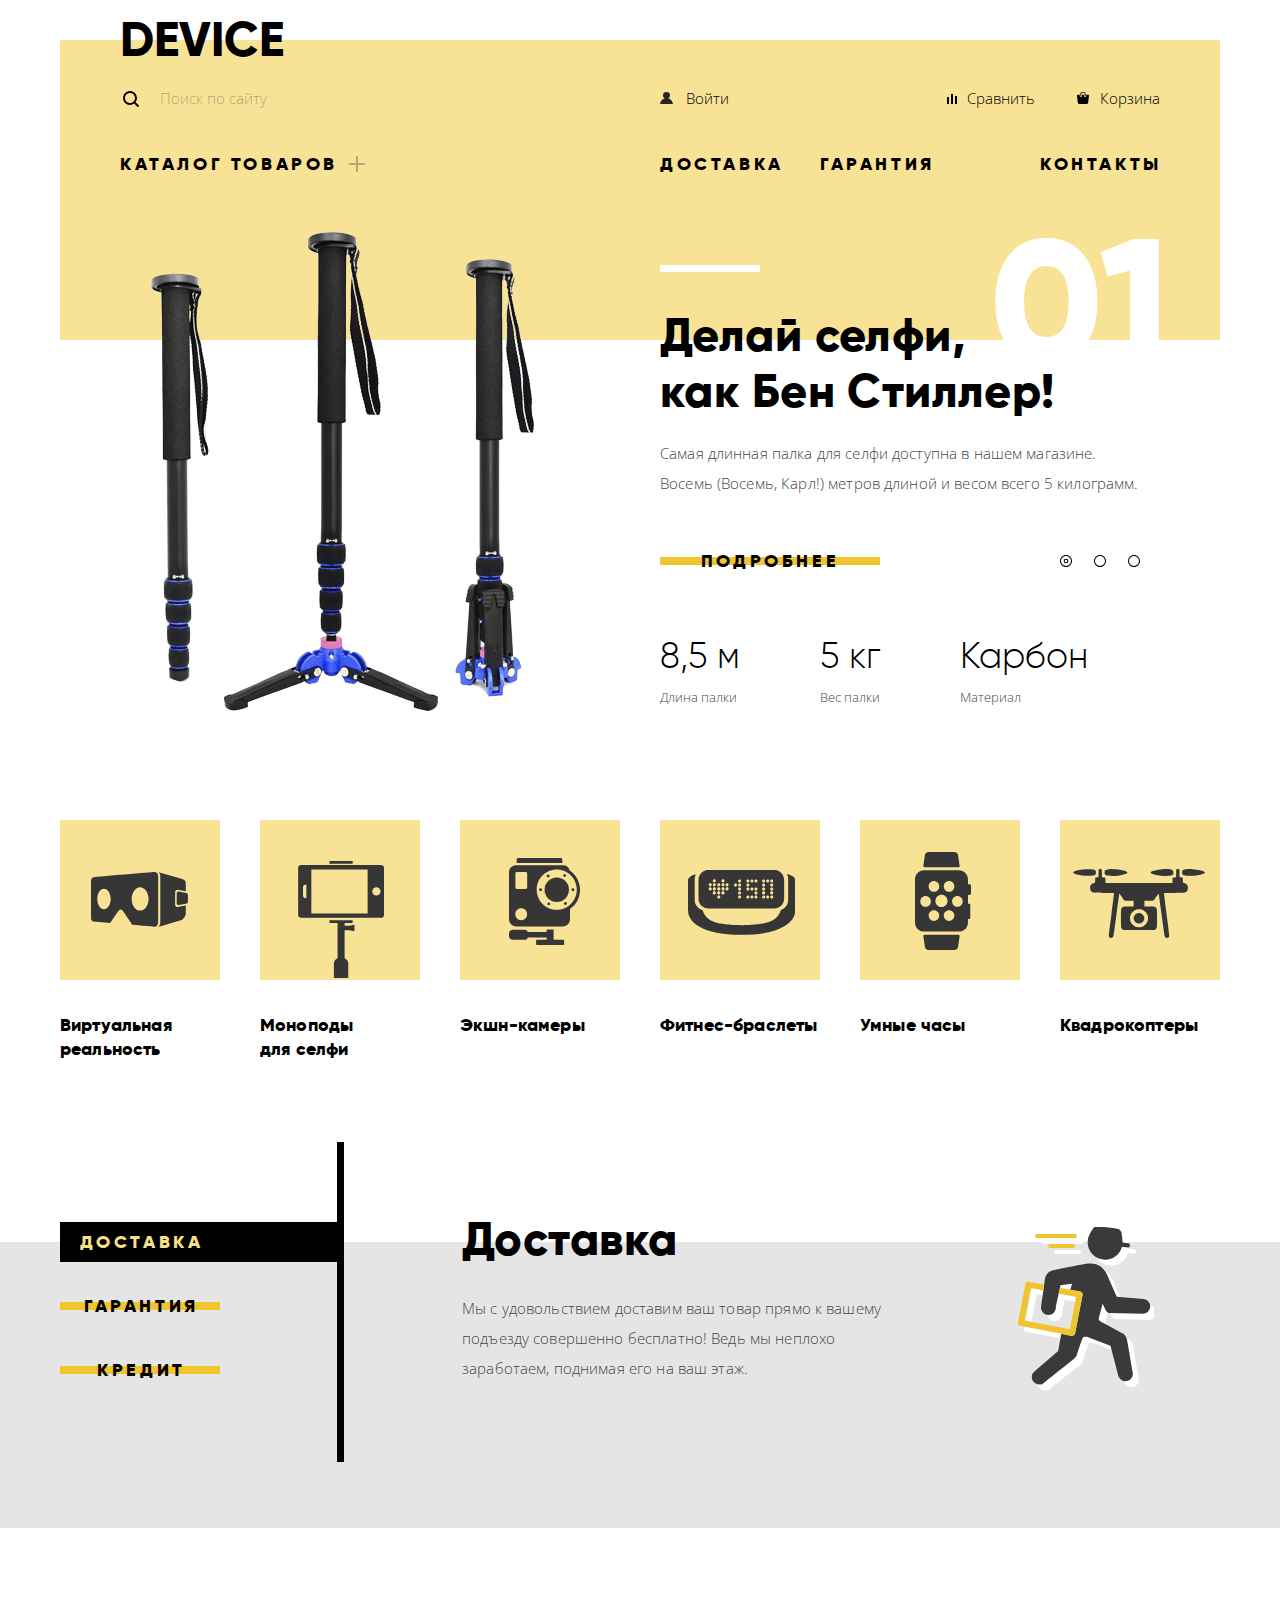
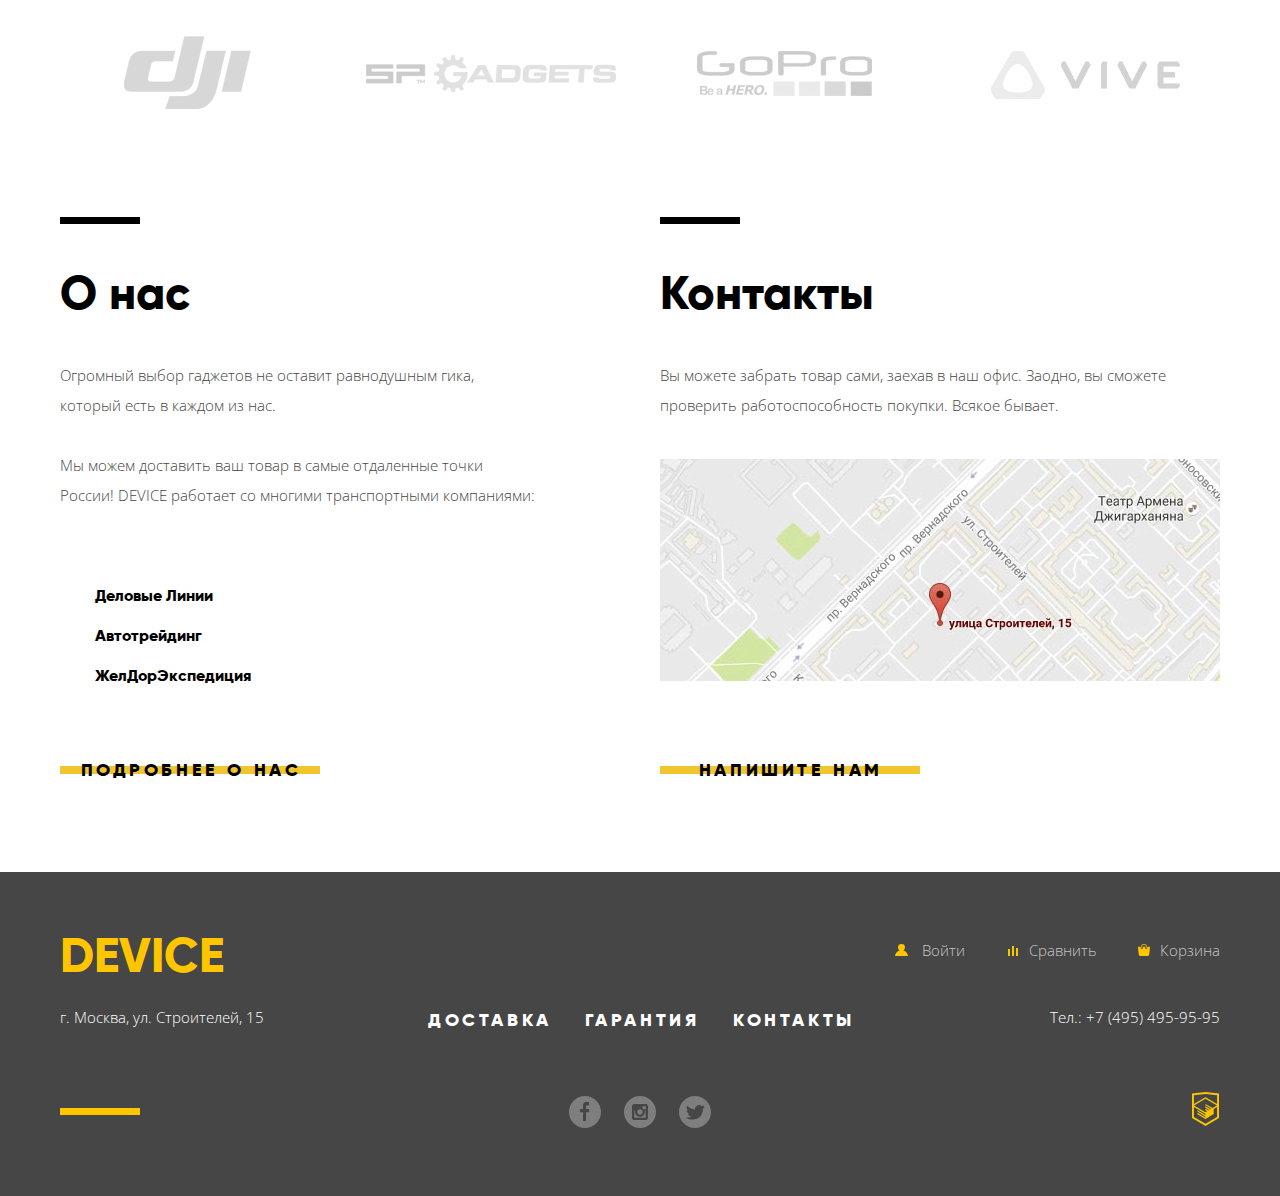
==== commit 0a4b8670: "Декоративные элементы личного проекта" ====
--- a/index.html
+++ b/index.html
@@ -12,9 +12,9 @@
   	<header class="main-header main-container">
   		<h1 class="main-logo">Device</h1>
   		<div class="header-instrument-layout">
-  			<form class="main-search-form" action="/">
+  			<form class="main-search-form" method="post" action="https://echo.htmlacademy.ru">
   				<label class="visually-hidden" for="search">Поиск по сайту</label>
-  				<input class="main-search-input" type="search" id="search" name="search" value="" placeholder="Поиск по сайту">
+  				<input class="main-search-input" type="search" id="search" name="search" placeholder="Поиск по сайту">
   				<button class="main-search-btn" type="submit">Найти</button>
   			</form>
   			<div class="main-user-purchase-layout">
@@ -67,7 +67,7 @@
   							<p class="promo-slider-item-desc">Самая длинная палка для селфи доступна в нашем магазине.
 									Восемь (Восемь, Карл!) метров длиной и весом всего 5 килограмм.</p>
 								<div class="slider-detail-control-layout">
-									<a class="promo-slider-item-detail-tab" href=""  aria-label="Подробнее о товаре">Подробнее</a>
+									<a class="button promo-slider-item-detail-tab" href=""  aria-label="Подробнее о товаре">Подробнее</a>
 									<nav class="promo-slider-nav">
   									<ul class="promo-slider-control-list">
   										<li class="active">
@@ -112,7 +112,7 @@
   							<p class="promo-slider-item-desc">Мотивирующие фитнес-браслеты помогут найти в себе силы 
 									не пропускать занятия и соблюдать диету.</p>
 								<div class="slider-detail-control-layout">
-									<a class="promo-slider-item-detail-tab" href="" aria-label="Подробнее о товаре">Подробнее</a>
+									<a class="button promo-slider-item-detail-tab" href="" aria-label="Подробнее о товаре">Подробнее</a>
 									<nav class="promo-slider-nav">
   									<ul class="promo-slider-control-list">
   										<li>
@@ -149,7 +149,7 @@
   							<p class="promo-slider-item-desc">Этот обычный, на первый взгляд, квадрокоптер оснащен
   								мощным лазером, замаскированным под стандартную камеру.</p>
   							<div class="slider-detail-control-layout">
-									<a class="promo-slider-item-detail-tab" href="" aria-label="Подробнее о товаре">Подробнее</a>
+									<a class="button promo-slider-item-detail-tab" href="" aria-label="Подробнее о товаре">Подробнее</a>
 									<nav class="promo-slider-nav">
   									<ul class="promo-slider-control-list">
   										<li>
@@ -232,9 +232,9 @@
   				<div class="service-layout">
   					<nav class="service-list-nav">
   						<ul class="service-list">
-  							<li><button class="service-tab active">Доставка</button></li>
-  							<li><button class="service-tab">Гарантия</button></li>
-  							<li><button class="service-tab">Кредит</button></li>
+  							<li><button class="button service-tab active">Доставка</button></li>
+  							<li><button class="button service-tab">Гарантия</button></li>
+  							<li><button class="button service-tab">Кредит</button></li>
   						</ul>
   					</nav>
   					<div class="service-content">
@@ -302,7 +302,7 @@
   					<li>ЖелДорЭкспедиция</li>
   				</ul>
   				<div>
-  					<a class="about-us-detail-tab" href="">Подробнее о нас</a>
+  					<a class="button about-us-detail-tab" href="">Подробнее о нас</a>
   				</div>
   			</section>
 
@@ -315,7 +315,7 @@
   					</a>
  					</div>
  					<div>
- 						<a class="write-us-tab" href="write-us.html" target="_blank">Напишите нам</a>
+ 						<a class="button write-us-tab" href="write-us.html" target="_blank">Напишите нам</a>
  					</div>
  				</section>
 			</div>
@@ -372,22 +372,22 @@
 
   	<section class="modal modal-write-us">
   		<h2 class="visually-hidden">Напишите нам</h2>
-			<form class="write-us-form" action="/">
+			<form class="write-us-form" method="post" action="https://echo.htmlacademy.ru">
 				<div class="write-us-input-layout">
 					<div class="write-us-item">
 						<label for="write-us-name">Ваше имя:</label>
-						<input type="text" id="write-us-name" name="name" value="" placeholder="Имя Фамилия" aria-label="Введите ваше имя">
+						<input type="text" id="write-us-name" name="name" placeholder="Имя Фамилия" aria-label="Введите ваше имя">
 					</div>
 					<div class="write-us-item">
 						<label for="write-us-email">Ваш e-mail:</label>
-						<input type="email" id="write-us-email" name="email" value="" placeholder="email@example.com" aria-label="Введите ваш email">
+						<input type="email" id="write-us-email" name="email" placeholder="email@example.com" aria-label="Введите ваш email">
 					</div>
 					<div class="write-us-item">
 						<label for="write-us-letter">Текст письма:</label>
-						<input type="text" id="write-us-letter" name="letter" value="" placeholder="В свободной форме" aria-label="Введите текст письма">
+						<input type="text" id="write-us-letter" name="letter" placeholder="В свободной форме" aria-label="Введите текст письма">
 					</div>
 				</div>
-				<button class="write-us-button" type="submit">Отправить</button>
+				<button class="button write-us-button" type="submit">Отправить</button>
 			</form>
   		<button class="modal-close" type="button">Закрыть</button>
   	</section>
--- a/css/style.css
+++ b/css/style.css
@@ -37,7 +37,7 @@
   height: auto;
 }
 
-/*  Основной контейнер-центровщик для   */
+/*  Основной контейнер-центровщик  */
 .main-container {
   width: 1160px;
   padding-left: 20px;
@@ -45,6 +45,7 @@
   margin: 0 auto;
 }
 
+/*  Контейнер для основной части каталога  */
 .main-container.catalog-container {
   width: 1100px;
   padding-left: 80px;
@@ -58,6 +59,38 @@
   height: 1px;
   margin: -1px;
 }
+
+/*  Общие стили кнопок  */
+.button {
+  display: block;
+  width: 220px;
+  min-height: 40px;
+  padding: 8px 0;
+
+  box-sizing: border-box;
+
+  font-size: 18px;
+  line-height: 24px;
+  font-weight: 900;
+  text-transform: uppercase;
+  letter-spacing: 3.6px;
+  color: rgba(0, 0, 0, 1);
+  text-align: center;
+
+  background-image: linear-gradient(transparent 40%, #f0c52e 40%, #f0c52e 60%, transparent 60%);
+}
+
+.button:hover {
+  background-image: none;
+  background-color: #f0c52e;
+}
+.button:active {
+  color: rgba(0, 0, 0, 0.3);
+
+  background-image: none;
+}
+
+
 
 /*=========================================================================
   <header>
@@ -74,6 +107,7 @@
 
   background-color: #f7e296;
 }
+
 .inner-page .main-header {
   min-height: 185px;
 }
@@ -141,8 +175,8 @@
   left: 3px;
   top: 12px;
 
-  width: 20px;
-  height: 20px;
+  width: 17px;
+  height: 17px;
 
   background-image: url("../img/search.svg");
   background-repeat: no-repeat;
@@ -270,8 +304,8 @@
   top: 9px;
   left: 0;
 
-  width: 20px;
-  height: 20px;
+  width: 13px;
+  height: 13px;
 
   background-image: url("../img/user.svg");
   background-repeat: no-repeat;
@@ -306,8 +340,8 @@
   top: 11px;
   left: 7px;
 
-  width: 20px;
-  height: 20px;
+  width: 10px;
+  height: 10px;
 
   background-image: url("../img/compare.svg");
   background-repeat: no-repeat;
@@ -326,8 +360,8 @@
   top: 9px;
   left: 2px;
 
-  width: 20px;
-  height: 20px;
+  width: 12px;
+  height: 12px;
 
   background-image: url("../img/cart.svg");
   background-repeat: no-repeat;
@@ -390,11 +424,11 @@
 .main-nav-item:first-child > a::after {
   content: "";
   position: absolute;
-  right: 4px;
+  right: 8px;
   top: 3px;
 
-  width: 20px;
-  height: 20px;
+  width: 16px;
+  height: 16px;
 
   background-image: url("../img/plus.svg");
   background-repeat: no-repeat;
@@ -424,7 +458,7 @@
   position: absolute;
   top: 22px;
   left: -60px;
-  z-index: 11;
+  z-index: 3;
 
   display: none;
   flex-direction: row;
@@ -444,8 +478,6 @@
 
   list-style: none;
 }
-
-
 
 .main-nav-catalog-dropdown a {
   font-family: "Open Sans", "Arial", sans-serif;
@@ -498,7 +530,7 @@
   position: relative;
   margin-bottom: -6px;
   top: -33px;
-  z-index: 1;
+  z-index: 2;
 }
 
 .promo-slider-content-list {
@@ -596,37 +628,6 @@
   width: 480px;
 
   margin-bottom: 15px;
-}
-
-.promo-slider-item-detail-tab {
-  flex-shrink: 0;
-
-  display: block;
-  width: 220px;
-  min-height: 40px;
-  padding: 8px 0;
-
-  box-sizing: border-box;
-
-  font-size: 18px;
-  line-height: 24px;
-  text-transform: uppercase;
-  letter-spacing: 3.6px;
-  color: rgba(0, 0, 0, 1);
-  text-align: center;
-
-  background-image: linear-gradient(transparent 40%, #f0c52e 40%, #f0c52e 60%, transparent 60%);
-}
-
-.promo-slider-item-detail-tab:hover {
-  background-color: #f0c52e;
-}
-.promo-slider-item-detail-tab:active {
-  color: rgba(0, 0, 0, 0.3);
-}
-
-.promo-slider-nav {
-  flex-shrink: 1;
 }
 
 .promo-slider-control-list {
@@ -754,41 +755,38 @@
   background-color: #f0c52e;
 }
 
+.item-img {
+  background-repeat: no-repeat;
+}
 
 .item-img-vr {
   background-image: url("../img/popular-1.svg");
   background-position: 31px 52px;
-  background-repeat: no-repeat;
 }
 
 .item-img-monopod {
   background-image: url("../img/popular-2.svg");
   background-position: 38px 41px;
-  background-repeat: no-repeat;
 }
 
 .item-img-action-cam {
   background-image: url("../img/popular-3.svg");
   background-position: 49px 38px;
-  background-repeat: no-repeat;
 }
 
 .item-img-fitness-tracker {
   background-image: url("../img/popular-4.svg");
   background-position: 28px 50px;
-  background-repeat: no-repeat;
 }
 
 .item-img-smartwatch {
   background-image: url("../img/popular-5.svg");
   background-position: 55px 32px;
-  background-repeat: no-repeat;
 }
 
 .item-img-quadrocopter {
   background-image: url("../img/popular-6.svg");
   background-position: 13px 49px;
-  background-repeat: no-repeat;
 }
 
 /*  Услуги  */
@@ -829,20 +827,8 @@
 
 .service-tab {
   width: 160px;
-  min-height: 40px;
-  padding-top: 8px;
-  padding-right: 0;
-  padding-bottom: 8px;
   padding-left: 3px;
   margin-bottom: 24px;
-  box-sizing: border-box;
-
-  font-size: 18px;
-  line-height: 24px;
-  font-weight: 900;
-  text-transform: uppercase;
-  letter-spacing: 3.6px;
-  color: #000000;
 
   background-image: linear-gradient(#e5e5e5 40%, #f0c52e 40%, #f0c52e 60%, #e5e5e5 60%);
   border: none;
@@ -850,24 +836,20 @@
   cursor: pointer;
 }
 
-.service-tab:hover {
-  background-color: #f0c52e;
-  background-image: none;
-}
 .service-tab:active {
+  color: #f7e184;
+
+  background-color: #000000;
+  box-shadow: 120px 0 0 0 #000;
+}
+
+.service-tab.active{
   color: #f7e184;
 
   background-color: #000000;
   background-image: none;
   box-shadow: 120px 0 0 0 #000;
-}
-
-.service-tab.active{
-  color: #f7e184;
-
-  background-color: #000000;
-  background-image: none;
-  box-shadow: 120px 0 0 0 #000;
+  cursor: default;
 }
 
 .service-content {
@@ -904,22 +886,24 @@
   display: none;
 }
 
+.service-content-list li::after {
+  content: "";
+  position: absolute;
+
+  background-repeat: no-repeat;
+}
+
 .service-delivery::after {
-  content: "";
-  position: absolute;
   right: 64px;
-  top: 84px;
+  top: 85px;
 
   width: 140px;
   height: 180px;
 
   background-image: url("../img/delivery.svg");
-  background-repeat: no-repeat;
 }
 
 .service-warranty::after {
-  content: "";
-  position: absolute;
   right: 39px;
   top: 60px;
 
@@ -927,12 +911,9 @@
   height: 200px;
 
   background-image: url("../img/warranty.svg");
-  background-repeat: no-repeat;
 }
 
 .service-credit::after {
-  content: "";
-  position: absolute;
   right: 68px;
   top: 60px;
 
@@ -940,7 +921,6 @@
   height: 190px;
 
   background-image: url("../img/credit.svg");
-  background-repeat: no-repeat;
 }
 
 .service-title {
@@ -1093,31 +1073,8 @@
 }
 
 .about-us-detail-tab {
-  display: block;
   width: 260px;
-  min-height: 40px;
-  padding-top: 8px;
-  padding-right: 0;
-  padding-bottom: 8px;
   padding-left: 2px;
-  box-sizing: border-box;
-
-  font-size: 18px;
-  line-height: 24px;
-  text-transform: uppercase;
-  letter-spacing: 3.6px;
-  color: rgba(0, 0, 0, 1);
-  text-align: center;
-
-  background-image: linear-gradient(transparent 40%, #f0c52e 40%, #f0c52e 60%, transparent 60%);
-}
-
-.about-us-detail-tab:hover {
-  background-color: #f0c52e;
-
-}
-.about-us-detail-tab:active {
-  color: rgba(0, 0, 0, 0.3);
 }
 
 /*  Контакты  */
@@ -1164,30 +1121,472 @@
 }
 
 .write-us-tab {
-  display: block;
   width: 260px;
-  min-height: 40px;
-  padding-top: 8px;
-  padding-right: 0;
-  padding-bottom: 8px;
   padding-left: 2px;
-  box-sizing: border-box;
+}
+
+
+
+/*=========================================================================
+  <footer>
+=========================================================================*/
+
+.main-footer {
+  background-color: #464646;
+}
+
+.footer-top-layout {
+  display: flex;
+  justify-content: space-between;
+  align-items: center;
+}
+
+/*  Логотип в футере  */
+.footer-logo,
+.footer-logo a {
+  margin-top: 60px;
+  margin-bottom: 25px;
+
+  font-size: 48px;
+  line-height: 48px;
+  text-transform: uppercase;
+  color: rgba(255, 198, 0, 1);
+}
+
+.footer-logo a {
+  cursor: pointer;
+}
+
+.footer-logo a:hover {
+  color: rgba(255, 198, 0, 0.6);
+}
+.footer-logo a:active {
+  color: rgba(255, 198, 0, 0.3);
+}
+
+/*  Навигация в футере  */
+.footer-user-purchase-layout {
+  display: flex;
+  flex-wrap: wrap;
+
+  margin-top: 23px;
+}
+
+.footer-user-nav ul {
+  display: flex;
+  justify-content: flex-start;
+
+  padding: 0;
+  margin: 0;
+
+  list-style: none
+}
+
+.footer-user-nav-login {
+  max-width: 200px;
+  text-align: right;
+}
+
+.footer-user-nav-login a {
+  display: block;
+  position: relative;
+  padding-left: 27px;
+  text-align: right;
+}
+
+.footer-user-nav-login a::before {
+  content: "";
+  position: absolute;
+  top: 9px;
+  left: 0px;
+
+  width: 13px;
+  height: 13px;
+
+  background-image: url("../img/user-footer.svg");
+  background-repeat: no-repeat;
+}
+
+.footer-user-nav-logout {
+  width: 65px;
+  text-align: right;
+}
+
+.footer-purchase-instruments {
+  display: flex;
+
+  padding: 0;
+  margin: 0;
+
+  list-style: none;
+}
+
+.footer-compare-item {
+  width: 135px;
+  text-align: right;
+}
+
+.footer-compare-item a {
+  display: block;
+  position: relative;
+
+  padding-right: 3px;
+}
+
+.footer-compare-item a::before {
+  content: "";
+  position: absolute;
+  top: 11px;
+  left: 43px;
+
+  width: 10px;
+  height: 10px;
+
+  background-image: url("../img/compare-footer.svg");
+  background-repeat: no-repeat;
+}
+
+.footer-shopping-cart {
+  width: 120px;
+  text-align: right;
+}
+
+.footer-shopping-cart a {
+  display: block;
+  position: relative;
+}
+
+.footer-shopping-cart a::before {
+  content: "";
+  position: absolute;
+  top: 9px;
+  left: 38px;
+
+  width: 12px;
+  height: 12px;
+
+  background-image: url("../img/cart-footer.svg");
+  background-repeat: no-repeat;
+}
+
+.footer-user-nav a,
+.footer-purchase-instruments a {
+  display: block;
+
+  font-family: "Open Sans", "Arial", sans-serif;
+  font-size: 15px;
+  font-weight: 300;
+  line-height: 30px;
+  color: rgba(255, 255, 255, 0.7);
+}
+
+.footer-user-nav-logout a {
+  color: rgba(255, 255, 255, 0.3);
+}
+
+.footer-user-nav a:hover,
+.footer-purchase-instruments a:hover {
+  color: rgba(255, 255, 255, 1);
+}
+.footer-user-nav a:active,
+.footer-purchase-instruments a:active {
+  color: rgba(255, 255, 255, 0.3);
+}
+
+/*  Контакты в футере  */
+.footer-mid-layout {
+  display: flex;
+  justify-content: space-between;
+  align-items: center;
+
+  margin-bottom: 60px;
+}
+
+.small-contacts {
+  width: 210px;
+  padding: 0;
+  margin: 0;
+  margin-top: -4px;
+
+  font-family: "Open Sans", "Arial", sans-serif;
+  font-size: 15px;
+  font-weight: 300;
+  line-height: 30px;
+  color: #ffffff;
+}
+
+.footer-navigation + .small-contacts {
+  text-align: right;
+}
+
+.footer-site-navigation {
+  display: flex;
+  align-items: baseline;
+  justify-content: space-between;
+  
+  width: 444px;
+  margin: 0;
+  margin-left: 4px;
+  padding: 0;
+
+  list-style: none;
+}
+
+.footer-nav-item {
+  margin-top: 3px;
+  min-width: 140px;
+
+  text-align: center;
+}
+
+.footer-nav-item a {
+  display: block;
+  min-width: 140px;
 
   font-size: 18px;
   line-height: 24px;
   text-transform: uppercase;
   letter-spacing: 3.6px;
-  color: rgba(0, 0, 0, 1);
   text-align: center;
 
-  background-image: linear-gradient(transparent 40%, #f0c52e 40%, #f0c52e 60%, transparent 60%);
-}
-
-.write-us-tab:hover {
+  color: rgba(255, 255, 255, 1);
+}
+
+.footer-nav-item a:hover {
+  color: rgba(255, 255, 255, 0.6);
+}
+.footer-nav-item a:active {
+  color: rgba(255, 255, 255, 0.3);
+}
+
+
+/*  Социальные кнопки  */
+.footer-bottom-layout {
+  display: flex;
+  align-items: flex-start;
+  justify-content: space-between;
+}
+
+.footer-line {
+  width: 80px;
+  height: 7px;
+  margin-top: 16px;
+
+  background-color: #ffc600;
+}
+
+.footer-social {
+  display: flex;
+  justify-content: space-around;
+  
+  width: 164px;
+  padding: 0;
+  margin: 0;
+  margin-bottom: 64px;
+  margin-right: 50px;
+
+  list-style: none;
+}
+
+.social-button {
+  display: block;
+
+  width: 40px;
+  height: 40px;
+  position: relative;
+
+  text-indent: 100%;
+  white-space: nowrap;
+  overflow: hidden;
+
+  background-repeat: no-repeat;
+  background-position: center;
+
+  opacity: 0.3;
+}
+
+.social-button:hover {
+  opacity: 0.6;
+}
+.social-button:active {
+  opacity: 0.1;
+}
+
+.social-button.social-facebook {
+  background-image: url("../img/fb.svg");
+}
+
+.social-button.social-instagram {
+  background-image: url("../img/instagram.svg");
+}
+
+.social-button.social-twitter {
+  background-image: url("../img/twitter.svg");
+}
+
+/*  Копирайт  */
+.footer-copyright a {
+  display: block;
+  
+  width: 30px;
+  height: 30px;
+  padding-top: 5px;
+
+  text-indent: 100%;
+  white-space: nowrap;
+  overflow: hidden;
+
+  background-image: url("../img/logo-html.svg");
+  background-repeat: no-repeat;
+  background-position: center;
+}
+
+.footer-copyright a:hover {
+  opacity: 0.6;
+}
+.footer-copyright a:active {
+  opacity: 0.3;
+}
+
+
+
+/*=========================================================================
+  Модальные окна
+=========================================================================*/
+
+/*  Карта  */
+.modal {
+  display: none;
+  position: fixed;
+  left: 50%;
+  top: 50%;
+  z-index: 10;
+
+  width: 960px;
+
+  transform: translate(-50%, -50%);
+
+  background-color: #fff;
+  box-shadow: 0 10px 20px rgba(0, 0, 0, 0.2);
+}
+
+.modal-map {
+  height: 558px;
+}
+
+.modal-close {
+  display: block;
+  position: absolute;
+  top: 20px;
+  right: 22px;
+
+  width: 55px;
+  height: 55px;
+
+  font-size: 0;
+
+  background-image: url("../img/modal-close.svg");
+  background-repeat: no-repeat;
+  background-position: center;
+  border: none;
+  border-radius: 50%;
+
+  opacity: 0.5;
+}
+
+.modal-close:hover {
+  opacity: 1;
+}
+.modal-close:active {
+  opacity: 0.3;
+}
+
+/*  Написать нам  */
+.modal-write-us {
+
+}
+
+.write-us-input-layout {
+  display: flex;
+  flex-wrap: wrap;
+
+  width: 840px;
+  margin: 90px 60px;
+  margin-bottom: 114px;
+}
+
+.write-us-item {
+  display: flex;
+  flex-direction: column;
+
+  width: 360px;
+  margin-left: 40px;
+  margin-bottom: 34px;
+}
+
+.write-us-item label {
+  margin-bottom: 8px;
+
+  font-size: 18px;
+  line-height: 24px;
+  font-weight: 900;
+}
+
+.write-us-item input {
+  width: 360px;
+  box-sizing: border-box;
+  padding: 15px 20px;
+  
+  outline: none;
+  border: none;
+}
+
+.write-us-item input,
+.write-us-item input::placeholder {
+  font-family: "Open Sans", "Arial", sans-serif;
+  font-size: 14px;
+  font-weight: 400;
+  line-height: 18px;
+  color: rgba(70, 70, 70, 0.4);
+}
+
+.write-us-item input:active,
+.write-us-item input:active::placeholder,
+.write-us-item input:focus,
+.write-us-item input:focus::placeholder {
+  color: rgba(70, 70, 70, 1);
+}
+.write-us-item input:focus {
+  border: 2px solid #f7e296;
+  padding: 13px 18px;
+}
+
+.write-us-item input:-webkit-autofill {
+  -webkit-box-shadow: 0 0 0 30px #fff inset;
+}
+
+.write-us-item input:invalid {
+  padding: 15px 20px;
+
+  color: rgba(70, 70, 70, 0.4);
+
+  background-color: #f6dada;
+  border: none;
+}
+
+.write-us-button {
+  width: 200px;
+  margin-top: 30px;
+  margin-left: 100px;
+  margin-bottom: 78px;
+
+  background-image: linear-gradient(#fff 40%, #f0c52e 40%, #f0c52e 60%, #fff 60%);
+  border: none;
+  cursor: pointer;
+}
+
+.write-us-button:active {
   background-color: #f0c52e;
-}
-.write-us-tab:active {
-  color: rgba(0, 0, 0, 0.3);
 }
 
 
@@ -1196,6 +1595,11 @@
   <main> catalog.html
 =========================================================================*/
 
+/*  Контейнер для основной части каталога  */
+.main-container.catalog-container {
+  width: 1100px;
+  padding-left: 80px;
+}
 
 /*  Шапка каталога  */
 .catalog-header {
@@ -1224,24 +1628,23 @@
 .catalog-nav-item {
   position: relative;
 
-  padding-right: 39px
+  padding-right: 40px;
 }
 
 .catalog-nav-item:not(:last-of-type)::after {
   content: "";
   position: absolute;
-  right: 9px;
+  right: 17px;
   top: 9px;
 
-  width: 15px;
-  height: 15px;
+  width: 7px;
+  height: 7px;
   background-image: url("../img/nav-arrow.svg");
   background-repeat: no-repeat;
 }
 
 .catalog-nav-item,
 .catalog-nav-item a {
-
   font-family: "Open Sans", "Arial", sans-serif;
   font-size: 14px;
   line-height: 24px;
@@ -1444,12 +1847,10 @@
   margin-top: 46px;
 }
 
-.cost-value p:first-child::before {
+.cost-value p::before {
   content: "";
   position: absolute;
-  top: -21px;
-  left: -6px;
-  z-index: 10;
+  z-index: 3;
 
   width: 20px;
   height: 20px;
@@ -1461,21 +1862,14 @@
   cursor: pointer;
 }
 
+.cost-value p:first-child::before {
+  top: -21px;
+  left: -6px;
+}
+
 .cost-value p:last-child::before {
-  content: "";
-  position: absolute;
   top: -21px;
   left: 19px;
-  z-index: 10;
-
-  width: 20px;
-  height: 20px;
-
-  background-image: url("../img/filter-button.svg");
-  background-repeat: no-repeat;
-  border-radius: 50%;
-  box-shadow: 0 3px 0 0 #dbdbdb;
-  cursor: pointer;
 }
 
 .filter-cost p {
@@ -1547,46 +1941,49 @@
   cursor: pointer;
 }
 
-.filter-color-item input:checked + label:before {
+.filter-color-item input + label::before,
+.filter-bluetooth-options input + label::before {
   content: "";
   position: absolute;
   left: -2px;
-  top: -1px;
-
-  width: 30px;
-  height: 40px;
-
-  background-image: url("../img/checkbox-on.svg");
+  top: 7px;
+
+  width: 25px;
+  height: 25px;
+
   background-repeat: no-repeat;
   background-position: 0 50%;
 }
 
-.filter-color-item input:not(:checked) + label:before {
-  content: "";
-  position: absolute;
-  left: -2px;
-  top: -1px;
-
-  width: 30px;
-  height: 40px;
-
+.filter-color-item input:focus + label::before,
+.filter-bluetooth-options input:focus + label::before {
+  outline: 2px solid rgb(59, 153, 252);
+}
+
+.filter-color-item input:checked + label::before {
+  background-image: url("../img/checkbox-on.svg");
+}
+
+.filter-color-item input:not(:checked) + label::before {
   background-image: url("../img/checkbox-off.svg");
-  background-repeat: no-repeat;
-  background-position: 0 50%;
-}
-
-.filter-color-item input + label:hover::before {
+}
+
+.filter-color-item input + label:hover::before,
+.filter-bluetooth-options input + label:hover::before {
   opacity: 0.6;
 }
-.filter-color-item input + label:active::before {
+.filter-color-item input + label:active::before,
+.filter-bluetooth-options input + label:active::before {
   opacity: 1;
 }
 
-.filter-color-item input:disabled + label::before {
+.filter-color-item input:disabled + label::before,
+.filter-bluetooth-options input:disabled + label::before {
   opacity: 0.25;
 }
 
-.filter-color-item input:disabled + label {
+.filter-color-item input:disabled + label,
+.filter-bluetooth-options input:disabled + label {
   color: #a6a6a6;
 }
 
@@ -1634,76 +2031,24 @@
   cursor: pointer;
 }
 
-.filter-bluetooth-options input:checked + label:before {
-  content: "";
-  position: absolute;
-  left: -2px;
-  top: -2px;
-
-  width: 30px;
-  height: 40px;
-
+.filter-bluetooth-options input:checked + label::before {
   background-image: url("../img/radio-on.svg");
-  background-repeat: no-repeat;
-  background-position: 0 50%;
-}
-
-.filter-bluetooth-options input:not(:checked) + label:before {
-  content: "";
-  position: absolute;
-  left: -2px;
-  top: -1px;
-
-  width: 30px;
-  height: 40px;
-
+}
+
+.filter-bluetooth-options input:not(:checked) + label::before {
   background-image: url("../img/radio-off.svg");
-  background-repeat: no-repeat;
-  background-position: 0 50%;
-}
-
-.filter-bluetooth-options input + label:hover::before {
-  opacity: 0.6;
-}
-.filter-bluetooth-options input + label:active::before {
-  opacity: 1;
-}
-
-.filter-bluetooth-options input:disabled + label::before {
-  opacity: 0.25;
-}
-
-.filter-bluetooth-options input:disabled + label {
-  color: #a6a6a6;
 }
 
 .filter-button {
   width: 200px;
-  min-height: 40px;
-  padding: 8px 0;
-  box-sizing: border-box;
-
-  font-size: 18px;
-  line-height: 24px;
-  font-weight: 900;
-  text-transform: uppercase;
-  letter-spacing: 3.6px;
-  color: rgba(0, 0, 0, 1);
-  text-align: center;
 
   background-image: linear-gradient(#fff 40%, #f0c52e 40%, #f0c52e 60%, #fff 60%);
   border: none;
   cursor: pointer;
 }
 
-.filter-button:hover {
-  background-color: #f0c52e;
-  background-image: none;
-}
 .filter-button:active {
   background-color: #f0c52e;
-  color: rgba(0, 0, 0, 0.3);
-  background-image: none;
 }
 
 /*  Контейнер для блока с товарами  */
@@ -1726,7 +2071,7 @@
   margin-bottom: 28px;
 }
 
-.catalog-item.new:before {
+.catalog-item.new::before {
   content: "new";
   position: absolute;
   right: 27px;
@@ -1800,29 +2145,9 @@
 }
 
 .item-option-shopping-cart {
-  display: block;
-  width: 220px;
-  min-height: 40px;
-  padding: 8px 0;
   margin-bottom: 15px;
-  box-sizing: border-box;
-
-  font-size: 18px;
-  line-height: 24px;
-  text-transform: uppercase;
-  letter-spacing: 3.6px;
-  color: rgba(0, 0, 0, 1);
-  text-align: center;
-
-  background-image: linear-gradient(transparent 40%, #f0c52e 40%, #f0c52e 60%, transparent 60%);
-}
-
-.item-option-shopping-cart:hover {
-  background-color: #f0c52e;
-}
-.item-option-shopping-cart:active {
-  color: rgba(0, 0, 0, 0.3);
-}
+}
+
 
 .item-option-compare {
   display: block;
@@ -1905,458 +2230,4 @@
 }
 .catalog-item-slider-tab a:active {
   color: rgba(0, 0, 0, 0.3);
-}
-
-
-
-/*=========================================================================
-  <footer>
-=========================================================================*/
-
-.main-footer {
-  background-color: #464646;
-}
-
-.footer-top-layout {
-  display: flex;
-  justify-content: space-between;
-  align-items: center;
-}
-
-/*  Логотип в футере  */
-.footer-logo,
-.footer-logo a {
-  margin-top: 60px;
-  margin-bottom: 25px;
-
-  font-size: 48px;
-  line-height: 48px;
-  text-transform: uppercase;
-  color: rgba(255, 198, 0, 1);
-}
-
-.footer-logo a {
-  cursor: pointer;
-}
-
-.footer-logo a:hover {
-  color: rgba(255, 198, 0, 0.6);
-}
-.footer-logo a:active {
-  color: rgba(255, 198, 0, 0.3);
-}
-
-/*  Навигация в футере  */
-.footer-user-purchase-layout {
-  display: flex;
-  flex-wrap: wrap;
-
-  margin-top: 23px;
-}
-
-.footer-user-nav ul {
-  display: flex;
-  justify-content: flex-start;
-
-  padding: 0;
-  margin: 0;
-
-  list-style: none
-}
-
-.footer-user-nav-login {
-  max-width: 200px;
-  text-align: right;
-}
-
-.footer-user-nav-login a {
-  display: block;
-  position: relative;
-  padding-left: 27px;
-  text-align: right;
-}
-
-.footer-user-nav-login a::before {
-  content: "";
-  position: absolute;
-  top: 9px;
-  left: 0px;
-
-  width: 20px;
-  height: 20px;
-
-  background-image: url("../img/user-footer.svg");
-  background-repeat: no-repeat;
-}
-
-.footer-user-nav-logout {
-  width: 60px;
-  text-align: right;
-}
-
-.footer-purchase-instruments {
-  display: flex;
-
-  padding: 0;
-  margin: 0;
-
-  list-style: none;
-}
-
-.footer-compare-item {
-  width: 135px;
-  text-align: right;
-}
-
-.footer-compare-item a {
-  display: block;
-  position: relative;
-
-  padding-right: 3px;
-}
-
-.footer-compare-item a::before {
-  content: "";
-  position: absolute;
-  top: 11px;
-  left: 43px;
-
-  width: 20px;
-  height: 20px;
-
-  background-image: url("../img/compare-footer.svg");
-  background-repeat: no-repeat;
-}
-
-.footer-shopping-cart {
-  width: 120px;
-  text-align: right;
-}
-
-.footer-shopping-cart a {
-  display: block;
-  position: relative;
-}
-
-.footer-shopping-cart a::before {
-  content: "";
-  position: absolute;
-  top: 9px;
-  left: 38px;
-
-  width: 20px;
-  height: 20px;
-
-  background-image: url("../img/cart-footer.svg");
-  background-repeat: no-repeat;
-}
-
-.footer-user-nav a,
-.footer-purchase-instruments a {
-  display: block;
-
-  font-family: "Open Sans", "Arial", sans-serif;
-  font-size: 15px;
-  font-weight: 300;
-  line-height: 30px;
-  color: rgba(255, 255, 255, 0.7);
-}
-
-.footer-user-nav-logout a {
-  color: rgba(255, 255, 255, 0.3);
-}
-
-.footer-user-nav a:hover,
-.footer-purchase-instruments a:hover {
-  color: rgba(255, 255, 255, 1);
-}
-.footer-user-nav a:active,
-.footer-purchase-instruments a:active {
-  color: rgba(255, 255, 255, 0.3);
-}
-
-/*  Контакты в футере  */
-.footer-mid-layout {
-  display: flex;
-  justify-content: space-between;
-  align-items: center;
-
-  margin-bottom: 60px;
-}
-
-.small-contacts {
-  width: 210px;
-  padding: 0;
-  margin: 0;
-  margin-top: -4px;
-
-  font-family: "Open Sans", "Arial", sans-serif;
-  font-size: 15px;
-  font-weight: 300;
-  line-height: 30px;
-  color: #ffffff;
-}
-
-.footer-navigation + .small-contacts {
-  text-align: right;
-}
-
-.footer-site-navigation {
-  display: flex;
-  align-items: baseline;
-  justify-content: space-between;
-  
-  width: 444px;
-  margin: 0;
-  margin-left: 4px;
-  padding: 0;
-
-  list-style: none;
-}
-
-.footer-nav-item {
-  margin-top: 3px;
-  min-width: 140px;
-
-  text-align: center;
-}
-
-.footer-nav-item a {
-  display: block;
-  min-width: 140px;
-
-  font-size: 18px;
-  line-height: 24px;
-  text-transform: uppercase;
-  letter-spacing: 3.6px;
-  text-align: center;
-
-  color: rgba(255, 255, 255, 1);
-}
-
-.footer-nav-item a:hover {
-  color: rgba(255, 255, 255, 0.6);
-}
-.footer-nav-item a:active {
-  color: rgba(255, 255, 255, 0.3);
-}
-
-
-/*  Социальные кнопки  */
-.footer-bottom-layout {
-  display: flex;
-  align-items: flex-start;
-  justify-content: space-between;
-}
-
-.footer-line {
-  width: 80px;
-  height: 7px;
-  margin-top: 16px;
-
-  background-color: #ffc600;
-}
-
-.footer-social {
-  display: flex;
-  justify-content: space-around;
-  
-  width: 160px;
-  padding: 0;
-  margin: 0;
-  margin-bottom: 64px;
-  margin-right: 50px;
-
-  list-style: none;
-}
-
-.social-button {
-  display: block;
-
-  width: 40px;
-  height: 40px;
-  position: relative;
-
-  text-indent: 100%;
-  white-space: nowrap;
-  overflow: hidden;
-
-  opacity: 0.3;
-}
-
-.social-button:hover {
-  opacity: 0.6;
-}
-.social-button:active {
-  opacity: 0.1;
-}
-
-.social-button.social-facebook {
-  background-image: url("../img/fb.svg");
-  background-repeat: no-repeat;
-  background-position: center;
-}
-
-.social-button.social-instagram {
-  background-image: url("../img/instagram.svg");
-  background-repeat: no-repeat;
-  background-position: center;
-}
-
-.social-button.social-twitter {
-  background-image: url("../img/twitter.svg");
-  background-repeat: no-repeat;
-  background-position: center;
-}
-
-/*  Копирайт  */
-.footer-copyright a {
-  display: block;
-  
-  width: 30px;
-  height: 30px;
-  padding-top: 5px;
-
-  text-indent: 100%;
-  white-space: nowrap;
-  overflow: hidden;
-
-  background-image: url("../img/logo-html.svg");
-  background-repeat: no-repeat;
-  background-position: center;
-}
-
-.footer-copyright a:hover {
-  opacity: 0.6;
-}
-.footer-copyright a:active {
-  opacity: 0.3;
-}
-
-
-
-/*=========================================================================
-  Модальные окна
-=========================================================================*/
-
-/*  Карта  */
-.modal-map {
-  width: 960px;
-  margin: 0 auto;
-}
-
-.modal-close {
-  display: block;
-
-  width: 55px;
-  height: 55px;
-
-  font-size: 0;
-
-  background-image: url("../img/modal-close.svg");
-  background-repeat: no-repeat;
-  background-position: center;
-
-  opacity: 0.5;
-}
-
-.modal-close:hover {
-  opacity: 1;
-}
-.modal-close:active {
-  opacity: 0.3;
-}
-
-/*  Написать нам  */
-.modal-write-us {
-  width: 960px;
-  margin: 0 auto;
-}
-
-.write-us-input-layout {
-  display: flex;
-  flex-wrap: wrap;
-
-  width: 840px;
-  margin: 90px 60px;
-}
-
-.write-us-item {
-  display: flex;
-  flex-direction: column;
-
-  width: 360px;
-  margin-left: 40px
-}
-
-.write-us-item label {
-
-  font-size: 18px;
-  line-height: 24px;
-  font-weight: 900;
-}
-
-.write-us-item input {
-  position: relative;
-  left: 20px;
-
-  width: 340px;
-  box-sizing: border-box;
-  padding: 15px 15px;
-  margin-bottom: 50px;
-  margin-top: 20px;
-}
-
-.write-us-item input,
-.write-us-item input::placeholder {
-  font-family: "Open Sans", "Arial", sans-serif;
-  font-size: 14px;
-  font-weight: 400;
-  line-height: 18px;
-  color: rgba(70, 70, 70, 0.4);
-}
-
-.write-us-item input:active,
-.write-us-item input:active::placeholder,
-.write-us-item input:focus,
-.write-us-item input:focus::placeholder {
-  color: rgba(70, 70, 70, 1);
-}
-.write-us-item input:focus {
-  outline-color: #f7e296;
-}
-
-.write-us-item input:-webkit-autofill {
-  -webkit-box-shadow: 0 0 0 30px #fff inset;
-}
-
-.write-us-item input:invalid {
-  color: rgba(70, 70, 70, 0.4);
-
-  background-color: #f6dada;
-}
-
-.write-us-button {
-  margin-top: 30px;
-  margin-left: 100px;
-
-  font-size: 18px;
-  line-height: 24px;
-  font-weight: 900;
-  text-transform: uppercase;
-  letter-spacing: 3.6px;
-  color: #000000;
-
-  background-color: #f0c52e;
-
-  cursor: pointer;
-}
-
-.write-us-button:hover {      /* TODO */
-
-}
-.write-us-button:active {
-  color: #f7e184;
-
-  background-color: #000000;
 }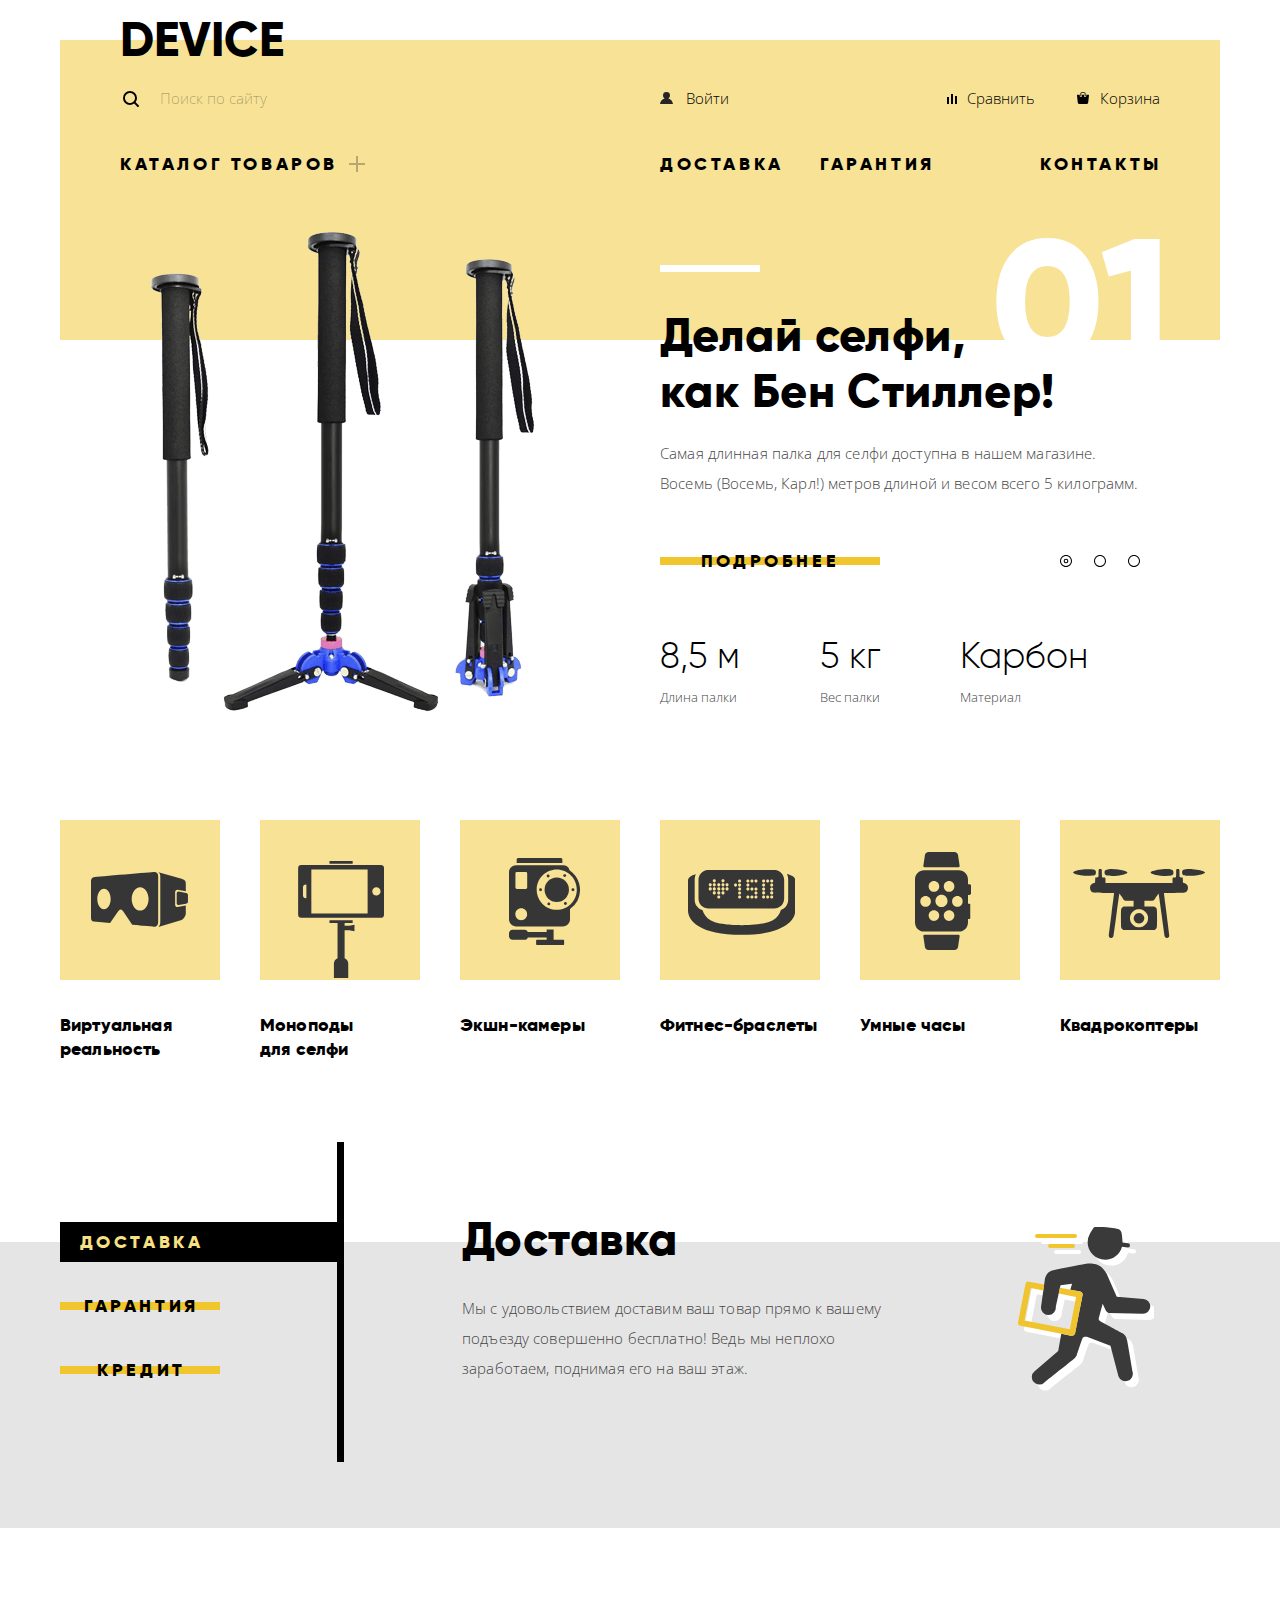
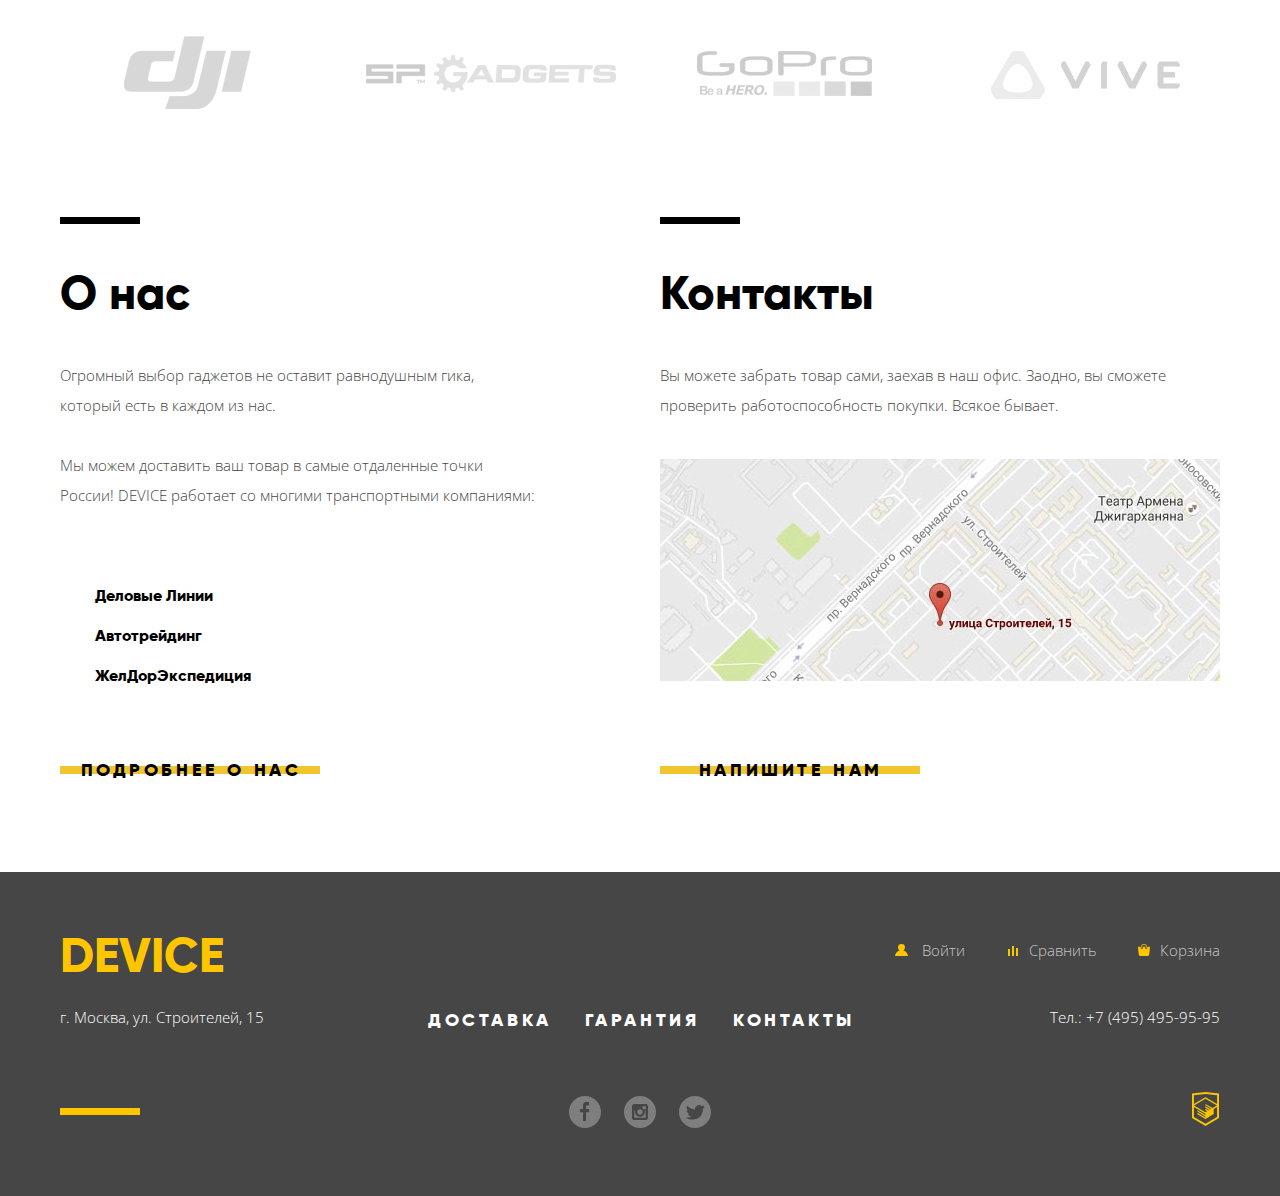
==== commit a78a30f8: "Реализовал промо-слайдер" ====
--- a/index.html
+++ b/index.html
@@ -44,9 +44,9 @@
   						<li class="main-nav-catalog-item"><a href="catalog-quadrocopter.html">Квадрокоптеры</a></li>
   					</ul>
   				</li>
-  				<li class="main-nav-item"><a href="">Доставка</a></li>
-  				<li class="main-nav-item"><a href="">Гарантия</a></li>
-  				<li class="main-nav-item"><a href="">Контакты</a></li>
+  				<li class="main-nav-item"><a href="delivery.html">Доставка</a></li>
+  				<li class="main-nav-item"><a href="warranty.html">Гарантия</a></li>
+  				<li class="main-nav-item"><a href="contacts.html">Контакты</a></li>
   			</ul>
   		</nav>
   	</header>
@@ -56,7 +56,7 @@
   			<h2 class="visually-hidden">Промо товаров</h2>
   			<div class="promo-slider-content">
   				<ul class="promo-slider-content-list">
-  					<li class="promo-slider-item-content">
+  					<li class="promo-slider-item-content promo-slide-1 active">
   						<div class="promo-slider-image-container">
   							<img class="promo-slider-item-image" src="img/slider-1.png" width="384" height="486" alt="Изображение селфи-палки">
   						</div>
@@ -70,9 +70,9 @@
 									<a class="button promo-slider-item-detail-tab" href=""  aria-label="Подробнее о товаре">Подробнее</a>
 									<nav class="promo-slider-nav">
   									<ul class="promo-slider-control-list">
-  										<li class="active">
+  										<li>
   											<label for="promo-slide-1-1" class="visually-hidden">Первый слайд</label>
-  											<button id="promo-slide-1-1" class="promo-slider-control"></button>
+  											<button id="promo-slide-1-1" class="promo-slider-control active"></button>
   										</li>
   										<li>
   											<label for="promo-slide-1-2" class="visually-hidden">Второй слайд</label>
@@ -101,7 +101,7 @@
 								</ul>
 							</div>
   					</li>
-  					<li class="promo-slider-item-content">
+  					<li class="promo-slider-item-content promo-slide-2">
   						<div class="promo-slider-image-container">
   							<img class="promo-slider-item-image" src="img/slider-2.png" width="345" height="485" alt="Изображение фитнес-браслета. Надпись: я вижу, что ты снова ешь:(">
   						</div>
@@ -121,7 +121,7 @@
   										</li>
   										<li class="active">
   											<label for="promo-slide-2-2" class="visually-hidden">Второй слайд</label>
-  											<button id="promo-slide-2-2" class="promo-slider-control"></button>
+  											<button id="promo-slide-2-2" class="promo-slider-control active"></button>
   										</li>
   										<li>
   											<label for="promo-slide-2-3" class="visually-hidden">Третий слайд</label>
@@ -138,7 +138,7 @@
 								</ul>
 							</div>
   					</li>
-  					<li class="promo-slider-item-content">
+  					<li class="promo-slider-item-content promo-slide-3">
   						<div class="promo-slider-image-container">
   							<img class="promo-slider-item-image" src="img/slider-3.png" width="526" height="334" alt="Изображение квадрокоптера">
   						</div>
@@ -162,7 +162,7 @@
   										</li>
   										<li class="active">
   											<label for="promo-slide-3-3" class="visually-hidden">Третий слайд</label>
-  											<button id="promo-slide-3-3" class="promo-slider-control"></button>
+  											<button id="promo-slide-3-3" class="promo-slider-control active"></button>
   										</li>
   									</ul>
   								</nav>
@@ -232,9 +232,9 @@
   				<div class="service-layout">
   					<nav class="service-list-nav">
   						<ul class="service-list">
-  							<li><button class="button service-tab active">Доставка</button></li>
-  							<li><button class="button service-tab">Гарантия</button></li>
-  							<li><button class="button service-tab">Кредит</button></li>
+  							<li><button class="button service-tab delivery-tab active">Доставка</button></li>
+  							<li><button class="button service-tab warranty-tab">Гарантия</button></li>
+  							<li><button class="button service-tab credit-tab">Кредит</button></li>
   						</ul>
   					</nav>
   					<div class="service-content">
@@ -366,7 +366,8 @@
 
   	<section class="modal modal-map">
   		<h2 class="visually-hidden">Как добраться</h2>
-  		<img src="img/map-big.jpg" width="994" height="593" alt="г. Москва, ул. Строителей, 15">
+      <iframe src="https://www.google.com/maps/embed?pb=!1m18!1m12!1m3!1d2249.1146360448774!2d37.52784774053438!3d55.68699469261129!2m3!1f0!2f0!3f0!3m2!1i1024!2i768!4f13.1!3m3!1m2!1s0x46b54cf65f5c8955%3A0x694710ccd55501e!2z0YPQuy4g0KHRgtGA0L7QuNGC0LXQu9C10LksIDE1LCDQnNC-0YHQutCy0LAsIDExOTMxMQ!5e0!3m2!1sru!2sru!4v1522089863134" width="960" height="550" frameborder="0" style="border:0" allowfullscreen></iframe>
+  		<img class="visually-hidden" src="img/map-big.jpg" width="994" height="593" alt="г. Москва, ул. Строителей, 15">
   		<button class="modal-close" type="button">Закрыть</button>
   	</section>
 
@@ -391,6 +392,10 @@
 			</form>
   		<button class="modal-close" type="button">Закрыть</button>
   	</section>
+
+    <script src="js/js.js">
+    </script>
+
   </body>
 
 </html>
--- a/css/style.css
+++ b/css/style.css
@@ -45,7 +45,7 @@
   margin: 0 auto;
 }
 
-/*  Контейнер для основной части каталога  */
+/*  Контейнер для контентной части каталога  */
 .main-container.catalog-container {
   width: 1100px;
   padding-left: 80px;
@@ -60,14 +60,16 @@
   margin: -1px;
 }
 
-/*  Общие стили кнопок  */
+/*  Общие стили для кнопок  */
 .button {
   display: block;
   width: 220px;
   min-height: 40px;
   padding: 8px 0;
 
-  box-sizing: border-box;
+  -webkit-box-sizing: border-box;
+
+          box-sizing: border-box;
 
   font-size: 18px;
   line-height: 24px;
@@ -77,6 +79,12 @@
   color: rgba(0, 0, 0, 1);
   text-align: center;
 
+  background-image: -webkit-gradient(linear, left top, left bottom, color-stop(40%, transparent), color-stop(40%, #f0c52e), color-stop(60%, #f0c52e), color-stop(60%, transparent));
+
+  background-image: -webkit-linear-gradient(transparent 40%, #f0c52e 40%, #f0c52e 60%, transparent 60%);
+
+  background-image: -o-linear-gradient(transparent 40%, #f0c52e 40%, #f0c52e 60%, transparent 60%);
+
   background-image: linear-gradient(transparent 40%, #f0c52e 40%, #f0c52e 60%, transparent 60%);
 }
 
@@ -103,7 +111,8 @@
   margin-top: 40px;
   padding-left: 60px;
   padding-right: 60px;
-  box-sizing: border-box;
+  -webkit-box-sizing: border-box;
+          box-sizing: border-box;
 
   background-color: #f7e296;
 }
@@ -142,17 +151,21 @@
 }
 
 .header-instrument-layout {
-  display: flex;
-  justify-content: space-between;
-  align-items: baseline;
-  flex-wrap: wrap;
+  display: -webkit-box;
+  display: -ms-flexbox;
+  display: flex;
+  -webkit-box-pack: justify;
+      -ms-flex-pack: justify;
+          justify-content: space-between;
+  -webkit-box-align: baseline;
+      -ms-flex-align: baseline;
+          align-items: baseline;
+  -ms-flex-wrap: wrap;
+      flex-wrap: wrap;
 }
 
 /*  Форма поиска  */
 .main-search-form {
-  display: flex;
-  align-items: flex-start;
-
   position: relative;
 
   width: 440px;
@@ -161,6 +174,7 @@
 }
 
 .main-search-input {
+  position: relative;
   width: 355px;
   height: 41px;
   padding-left: 40px;
@@ -180,6 +194,42 @@
 
   background-image: url("../img/search.svg");
   background-repeat: no-repeat;
+}
+
+.main-search-input,
+.main-search-input::-webkit-input-placeholder {
+  font-family: "Open Sans", "Arial", sans-serif;
+  font-size: 15px;
+  font-weight: 300;
+  line-height: 30px;
+
+  background-color: transparent;
+
+  border: none;
+}
+
+.main-search-input,
+.main-search-input:-ms-input-placeholder {
+  font-family: "Open Sans", "Arial", sans-serif;
+  font-size: 15px;
+  font-weight: 300;
+  line-height: 30px;
+
+  background-color: transparent;
+
+  border: none;
+}
+
+.main-search-input,
+.main-search-input::-ms-input-placeholder {
+  font-family: "Open Sans", "Arial", sans-serif;
+  font-size: 15px;
+  font-weight: 300;
+  line-height: 30px;
+
+  background-color: transparent;
+
+  border: none;
 }
 
 .main-search-input,
@@ -189,17 +239,62 @@
   font-weight: 300;
   line-height: 30px;
 
-  background-color: inherit;
+  background-color: transparent;
 
   border: none;
+}
+
+.main-search-input::-webkit-input-placeholder {
+  color: rgba(0, 0, 0, 0.3);
+}
+
+.main-search-input:-ms-input-placeholder {
+  color: rgba(0, 0, 0, 0.3);
+}
+
+.main-search-input::-ms-input-placeholder {
+  color: rgba(0, 0, 0, 0.3);
 }
 
 .main-search-input::placeholder {
   color: rgba(0, 0, 0, 0.3);
 }
+.main-search-input:hover::-webkit-input-placeholder {
+  color: rgba(0, 0, 0, 0.6);
+  background-color: transparent;
+}
+.main-search-input:hover:-ms-input-placeholder {
+  color: rgba(0, 0, 0, 0.6);
+  background-color: transparent;
+}
+.main-search-input:hover::-ms-input-placeholder {
+  color: rgba(0, 0, 0, 0.6);
+  background-color: transparent;
+}
 .main-search-input:hover::placeholder {
   color: rgba(0, 0, 0, 0.6);
-  background-color: inherit;
+  background-color: transparent;
+}
+
+.main-search-input:active,
+.main-search-input:focus,
+.main-search-input:active::-webkit-input-placeholder,
+.main-search-input:focus::-webkit-input-placeholder {
+  color: rgba(0, 0, 0, 1);
+}
+
+.main-search-input:active,
+.main-search-input:focus,
+.main-search-input:active:-ms-input-placeholder,
+.main-search-input:focus:-ms-input-placeholder {
+  color: rgba(0, 0, 0, 1);
+}
+
+.main-search-input:active,
+.main-search-input:focus,
+.main-search-input:active::-ms-input-placeholder,
+.main-search-input:focus::-ms-input-placeholder {
+  color: rgba(0, 0, 0, 1);
 }
 
 .main-search-input:active,
@@ -237,10 +332,14 @@
 }
 
 .main-search-btn {
+  position: absolute;
+  left: 355px;
+  bottom: 0;
   display: none;
 
   width: 85px;
-  box-sizing: border-box;
+  -webkit-box-sizing: border-box;
+          box-sizing: border-box;
   padding: 8px 15px;
   margin-top: -9px;
 
@@ -250,7 +349,7 @@
   line-height: 30px;
   color: rgba(0, 0, 0, 1);
 
-  background-color: inherit;
+  background-color: transparent;
   border: 2px solid #000;
 }
 
@@ -267,9 +366,14 @@
 
 /*  Навигация в шапке  */
 .main-user-purchase-layout {
-  display: flex;
-  justify-content: space-between;
-  flex-wrap: wrap;
+  display: -webkit-box;
+  display: -ms-flexbox;
+  display: flex;
+  -webkit-box-pack: justify;
+      -ms-flex-pack: justify;
+          justify-content: space-between;
+  -ms-flex-wrap: wrap;
+      flex-wrap: wrap;
 
   width: 500px;
 }
@@ -279,10 +383,18 @@
 }
 
 .main-user-nav ul {
-  display: flex;
-  flex-direction: row;
-  justify-content: flex-start;
-  flex-wrap: wrap;
+  display: -webkit-box;
+  display: -ms-flexbox;
+  display: flex;
+  -webkit-box-orient: horizontal;
+  -webkit-box-direction: normal;
+      -ms-flex-direction: row;
+          flex-direction: row;
+  -webkit-box-pack: start;
+      -ms-flex-pack: start;
+          justify-content: flex-start;
+  -ms-flex-wrap: wrap;
+      flex-wrap: wrap;
 
   padding: 0;
   margin: 0;
@@ -316,9 +428,14 @@
 }
 
 .main-purchase-instruments ul {
-  display: flex;
-  justify-content: space-between;
-  flex-wrap: wrap;
+  display: -webkit-box;
+  display: -ms-flexbox;
+  display: flex;
+  -webkit-box-pack: justify;
+      -ms-flex-pack: justify;
+          justify-content: space-between;
+  -ms-flex-wrap: wrap;
+      flex-wrap: wrap;
 
   width: 220px;
   padding: 0;
@@ -366,7 +483,6 @@
   background-image: url("../img/cart.svg");
   background-repeat: no-repeat;
 }
-
 
 .main-user-nav a,
 .main-purchase-instruments a {
@@ -391,8 +507,14 @@
 }
 
 .main-site-nav {
-  display: flex;
-  flex-wrap: wrap;
+  display: -webkit-box;
+  display: -ms-flexbox;
+  display: flex;
+  -ms-flex-wrap: wrap;
+      flex-wrap: wrap;
+  -webkit-box-pack: justify;
+      -ms-flex-pack: justify;
+          justify-content: space-between;
 
   padding: 0;
   margin: 0;
@@ -405,13 +527,13 @@
   min-width: 270px;
   margin-right: auto;
 }
-.main-nav-item:nth-child(2) {
+.main-nav-item:nth-child(2n) {
   width: 160px;
 }
-.main-nav-item:nth-child(3) {
+.main-nav-item:nth-child(3n) {
   width: 220px;
 }
-.main-nav-item:last-child {
+.main-nav-item:nth-child(4n) {
   width: 120px;
 }
 
@@ -451,6 +573,8 @@
 }
 
 .main-nav-item:hover .main-nav-catalog-dropdown {
+  display: -webkit-box;
+  display: -ms-flexbox;
   display: flex;
 }
 
@@ -461,9 +585,15 @@
   z-index: 3;
 
   display: none;
-  flex-direction: row;
-  justify-content: flex-start;
-  flex-wrap: wrap;
+  -webkit-box-orient: horizontal;
+  -webkit-box-direction: normal;
+      -ms-flex-direction: row;
+          flex-direction: row;
+  -webkit-box-pack: start;
+      -ms-flex-pack: start;
+          justify-content: flex-start;
+  -ms-flex-wrap: wrap;
+      flex-wrap: wrap;
 
   width: 640px;
   padding: 0;
@@ -473,7 +603,6 @@
   padding-left: 60px;
   margin: 0;
 
-
   background-color: #f7e296;
 
   list-style: none;
@@ -505,20 +634,31 @@
 }
 
 .main-nav-catalog-item:nth-child(4) {
-  order: 1;
+  -webkit-box-ordinal-group: 2;
+      -ms-flex-order: 1;
+          order: 1;
 }
 .main-nav-catalog-item:nth-child(6) {
-  order: 2;
+  -webkit-box-ordinal-group: 3;
+      -ms-flex-order: 2;
+          order: 2;
 }
 .main-nav-catalog-item:nth-child(2) {
-  order: 3;
+  -webkit-box-ordinal-group: 4;
+      -ms-flex-order: 3;
+          order: 3;
 }
 .main-nav-catalog-item:nth-child(5) {
-  order: 4;
+  -webkit-box-ordinal-group: 5;
+      -ms-flex-order: 4;
+          order: 4;
 }
 .main-nav-catalog-item:nth-child(3) {
-  order: 5;
-}
+  -webkit-box-ordinal-group: 6;
+      -ms-flex-order: 5;
+          order: 5;
+}
+
 
 
 /*=========================================================================
@@ -534,7 +674,10 @@
 }
 
 .promo-slider-content-list {
-  display: flex;
+  display: -webkit-box;
+  display: -ms-flexbox;
+  display: flex;
+  flex-direction: column;
 
   padding: 0;
   margin: 0;
@@ -542,14 +685,17 @@
   list-style: none;
 }
 
-.promo-slider-content-list > li:nth-of-type(2),
-.promo-slider-content-list > li:nth-of-type(3) {
+
+.promo-slider-item-content {
   display: none;
 }
 
-
-.promo-slider-item-content{
-  display: flex;
+.promo-slider-item-content.active {
+  display: -webkit-box;
+  display: -ms-flexbox;
+  display: flex;
+  -ms-flex-wrap: wrap;
+      flex-wrap: wrap;
 
   position: relative;
 }
@@ -575,7 +721,7 @@
 .promo-slider-item-number {
   display: block;
   position: absolute;
-  right: -11px;
+  right: 48px;
   top: -94px;
 
   font-size: 179.2px;
@@ -621,9 +767,17 @@
 }
 
 .slider-detail-control-layout {
-  display: flex;
-  justify-content: space-between;
-  align-items: center;
+  display: -webkit-box;
+  display: -ms-flexbox;
+  display: flex;
+  -webkit-box-pack: justify;
+      -ms-flex-pack: justify;
+          justify-content: space-between;
+  -webkit-box-align: center;
+      -ms-flex-align: center;
+          align-items: center;
+  -ms-flex-wrap: wrap;
+      flex-wrap: wrap;
 
   width: 480px;
 
@@ -631,10 +785,16 @@
 }
 
 .promo-slider-control-list {
-  display: flex;
-  justify-content: space-between;
+  display: -webkit-box;
+  display: -ms-flexbox;
+  display: flex;
+  -webkit-box-pack: justify;
+      -ms-flex-pack: justify;
+          justify-content: space-between;
+  -ms-flex-wrap: wrap;
+      flex-wrap: wrap;
   
-  width: 80px;
+  min-width: 80px;
   padding: 0;
   margin: 0;
 
@@ -659,16 +819,17 @@
 
 .promo-slider-control:focus {
   outline: 2px solid #f0c52e;
-
-}
-
-.active .promo-slider-control {
+}
+
+.promo-slider-control.active {
   background-image: url("../img/slider-button.svg");
   background-repeat: no-repeat;
   background-position: center;
 }
 
 .promo-slider-item-properties {
+  display: -webkit-box;
+  display: -ms-flexbox;
   display: flex;
 
   width: 460px;
@@ -707,9 +868,14 @@
 
 /*  Разделы каталога  */
 .item-link-list {
-  display: flex;
-  justify-content: space-between;
-  flex-wrap: wrap;
+  display: -webkit-box;
+  display: -ms-flexbox;
+  display: flex;
+  -webkit-box-pack: justify;
+      -ms-flex-pack: justify;
+          justify-content: space-between;
+  -ms-flex-wrap: wrap;
+      flex-wrap: wrap;
 
   padding: 0;
   margin: 0;
@@ -791,6 +957,9 @@
 
 /*  Услуги  */
 .services {
+  background-image: -webkit-gradient(linear, left top, left bottom, color-stop(29.5%, transparent), color-stop(29.5%, #e5e5e5));
+  background-image: -webkit-linear-gradient(transparent 29.5%, #e5e5e5 29.5%);
+  background-image: -o-linear-gradient(transparent 29.5%, #e5e5e5 29.5%);
   background-image: linear-gradient(transparent 29.5%, #e5e5e5 29.5%);
   margin-bottom: 96px;
   min-height: 406px;
@@ -799,23 +968,41 @@
 .service-layout {
   padding-top: 20px;
 
-  display: flex;
-  align-items: stretch;
+  display: -webkit-box;
+
+  display: -ms-flexbox;
+
+  display: flex;
+  -webkit-box-align: stretch;
+      -ms-flex-align: stretch;
+          align-items: stretch;
+  -ms-flex-wrap: wrap;
+      flex-wrap: wrap;
 
   min-height: 320px;
 }
 
 .service-list-nav {
   width: 280px;
-  box-sizing: border-box;
+  -webkit-box-sizing: border-box;
+          box-sizing: border-box;
 
   border-right: 3px solid #000;
 }
 
 .service-list {
-  display: flex;
-  flex-direction: column;
-  justify-content: center;
+  display: -webkit-box;
+  display: -ms-flexbox;
+  display: flex;
+  -webkit-box-orient: vertical;
+  -webkit-box-direction: normal;
+      -ms-flex-direction: column;
+          flex-direction: column;
+  -webkit-box-pack: center;
+      -ms-flex-pack: center;
+          justify-content: center;
+  -ms-flex-wrap: wrap;
+      flex-wrap: wrap;
 
   width: 280px;
   padding: 45px 0;
@@ -830,17 +1017,28 @@
   padding-left: 3px;
   margin-bottom: 24px;
 
+  background-image: -webkit-gradient(linear, left top, left bottom, color-stop(40%, #e5e5e5), color-stop(40%, #f0c52e), color-stop(60%, #f0c52e), color-stop(60%, #e5e5e5));
+
+  background-image: -webkit-linear-gradient(#e5e5e5 40%, #f0c52e 40%, #f0c52e 60%, #e5e5e5 60%);
+
+  background-image: -o-linear-gradient(#e5e5e5 40%, #f0c52e 40%, #f0c52e 60%, #e5e5e5 60%);
+
   background-image: linear-gradient(#e5e5e5 40%, #f0c52e 40%, #f0c52e 60%, #e5e5e5 60%);
   border: none;
 
   cursor: pointer;
 }
 
+.delivery-tab {
+  background-image: linear-gradient(#fff 40%, #f0c52e 40%, #f0c52e 60%, #e5e5e5 60%);
+}
+
 .service-tab:active {
   color: #f7e184;
 
   background-color: #000000;
-  box-shadow: 120px 0 0 0 #000;
+  -webkit-box-shadow: 120px 0 0 0 #000;
+          box-shadow: 120px 0 0 0 #000;
 }
 
 .service-tab.active{
@@ -848,20 +1046,24 @@
 
   background-color: #000000;
   background-image: none;
-  box-shadow: 120px 0 0 0 #000;
+  -webkit-box-shadow: 120px 0 0 0 #000;
+          box-shadow: 120px 0 0 0 #000;
   cursor: default;
 }
 
 .service-content {
   width: 880px;
   min-height: 320px;
-  box-sizing: border-box;
+  -webkit-box-sizing: border-box;
+          box-sizing: border-box;
 
   border-left: 4px solid #000;
   vertical-align: center;
 }
 
 .service-content-list {
+  display: -webkit-box;
+  display: -ms-flexbox;
   display: flex;
 
   padding: 0;
@@ -871,7 +1073,8 @@
 }
 
 .service-content-list li {
-  flex-shrink: 0;
+  -ms-flex-negative: 0;
+      flex-shrink: 0;
 
   position: relative;
 
@@ -947,8 +1150,14 @@
 
 /*  Марки производителей  */
 .trademark-logos-list {
-  display: flex;
-  justify-content: space-between;
+  display: -webkit-box;
+  display: -ms-flexbox;
+  display: flex;
+  -webkit-box-pack: justify;
+      -ms-flex-pack: justify;
+          justify-content: space-between;
+  -ms-flex-wrap: wrap;
+      flex-wrap: wrap;
 
   padding: 0;
   list-style: none;
@@ -1006,8 +1215,14 @@
 
 /*  Контейнер контактов и описания  */
 .about-contacts-layout {
-  display: flex;
-  justify-content: space-between;
+  display: -webkit-box;
+  display: -ms-flexbox;
+  display: flex;
+  -webkit-box-pack: justify;
+      -ms-flex-pack: justify;
+          justify-content: space-between;
+  -ms-flex-wrap: wrap;
+      flex-wrap: wrap;
   
   width: 1160px;
   margin-top: 86px;
@@ -1059,7 +1274,6 @@
   margin-bottom: 66px;
 }
 
-
 .shipping-companys-list {
   margin-bottom: 54px;
   padding-left: 35px;
@@ -1136,9 +1350,17 @@
 }
 
 .footer-top-layout {
-  display: flex;
-  justify-content: space-between;
-  align-items: center;
+  display: -webkit-box;
+  display: -ms-flexbox;
+  display: flex;
+  -webkit-box-pack: justify;
+      -ms-flex-pack: justify;
+          justify-content: space-between;
+  -webkit-box-align: center;
+      -ms-flex-align: center;
+          align-items: center;
+  -ms-flex-wrap: wrap;
+      flex-wrap: wrap;
 }
 
 /*  Логотип в футере  */
@@ -1166,15 +1388,24 @@
 
 /*  Навигация в футере  */
 .footer-user-purchase-layout {
-  display: flex;
-  flex-wrap: wrap;
+  display: -webkit-box;
+  display: -ms-flexbox;
+  display: flex;
+  -ms-flex-wrap: wrap;
+      flex-wrap: wrap;
 
   margin-top: 23px;
 }
 
 .footer-user-nav ul {
-  display: flex;
-  justify-content: flex-start;
+  display: -webkit-box;
+  display: -ms-flexbox;
+  display: flex;
+  -webkit-box-pack: start;
+      -ms-flex-pack: start;
+          justify-content: flex-start;
+  -ms-flex-wrap: wrap;
+      flex-wrap: wrap;
 
   padding: 0;
   margin: 0;
@@ -1213,7 +1444,14 @@
 }
 
 .footer-purchase-instruments {
-  display: flex;
+  display: -webkit-box;
+  display: -ms-flexbox;
+  display: flex;
+  -webkit-box-pack: end;
+      -ms-flex-pack: end;
+          justify-content: flex-end;
+  -ms-flex-wrap: wrap;
+      flex-wrap: wrap;
 
   padding: 0;
   margin: 0;
@@ -1295,9 +1533,17 @@
 
 /*  Контакты в футере  */
 .footer-mid-layout {
-  display: flex;
-  justify-content: space-between;
-  align-items: center;
+  display: -webkit-box;
+  display: -ms-flexbox;
+  display: flex;
+  -webkit-box-pack: justify;
+      -ms-flex-pack: justify;
+          justify-content: space-between;
+  -webkit-box-align: center;
+      -ms-flex-align: center;
+          align-items: center;
+  -ms-flex-wrap: wrap;
+      flex-wrap: wrap;
 
   margin-bottom: 60px;
 }
@@ -1320,9 +1566,17 @@
 }
 
 .footer-site-navigation {
-  display: flex;
-  align-items: baseline;
-  justify-content: space-between;
+  display: -webkit-box;
+  display: -ms-flexbox;
+  display: flex;
+  -webkit-box-align: baseline;
+      -ms-flex-align: baseline;
+          align-items: baseline;
+  -webkit-box-pack: justify;
+      -ms-flex-pack: justify;
+          justify-content: space-between;
+  -ms-flex-wrap: wrap;
+      flex-wrap: wrap;
   
   width: 444px;
   margin: 0;
@@ -1359,12 +1613,19 @@
   color: rgba(255, 255, 255, 0.3);
 }
 
-
 /*  Социальные кнопки  */
 .footer-bottom-layout {
-  display: flex;
-  align-items: flex-start;
-  justify-content: space-between;
+  display: -webkit-box;
+  display: -ms-flexbox;
+  display: flex;
+  -webkit-box-align: start;
+      -ms-flex-align: start;
+          align-items: flex-start;
+  -webkit-box-pack: justify;
+      -ms-flex-pack: justify;
+          justify-content: space-between;
+  -ms-flex-wrap: wrap;
+      flex-wrap: wrap;
 }
 
 .footer-line {
@@ -1376,8 +1637,13 @@
 }
 
 .footer-social {
-  display: flex;
-  justify-content: space-around;
+  display: -webkit-box;
+  display: -ms-flexbox;
+  display: flex;
+  -ms-flex-pack: distribute;
+      justify-content: space-around;
+  -ms-flex-wrap: wrap;
+      flex-wrap: wrap;
   
   width: 164px;
   padding: 0;
@@ -1464,14 +1730,40 @@
 
   width: 960px;
 
-  transform: translate(-50%, -50%);
+  -webkit-transform: translate(-50%, -50%);
+
+      -ms-transform: translate(-50%, -50%);
+
+          transform: translate(-50%, -50%);
 
   background-color: #fff;
-  box-shadow: 0 10px 20px rgba(0, 0, 0, 0.2);
+  -webkit-box-shadow: 0 10px 20px rgba(0, 0, 0, 0.2);
+          box-shadow: 0 10px 20px rgba(0, 0, 0, 0.2);
+}
+
+@keyframes bounce {
+  0% {
+    transform: translate(-50%, -200%); 
+  }
+  70% {
+    transform: translate(-50%, -45%);
+  }
+  90% {
+    transform: translate(-50%, -52%);
+  }
+  100% {
+    transform: translate(-50%, -50%);
+  }
+}
+
+.modal.modal-show {
+  display: block;
+  animation-name: bounce;
+  animation-duration: 0.6s;
 }
 
 .modal-map {
-  height: 558px;
+  height: 550px;
 }
 
 .modal-close {
@@ -1507,8 +1799,11 @@
 }
 
 .write-us-input-layout {
-  display: flex;
-  flex-wrap: wrap;
+  display: -webkit-box;
+  display: -ms-flexbox;
+  display: flex;
+  -ms-flex-wrap: wrap;
+      flex-wrap: wrap;
 
   width: 840px;
   margin: 90px 60px;
@@ -1516,8 +1811,15 @@
 }
 
 .write-us-item {
-  display: flex;
-  flex-direction: column;
+  display: -webkit-box;
+  display: -ms-flexbox;
+  display: flex;
+  -webkit-box-orient: vertical;
+  -webkit-box-direction: normal;
+      -ms-flex-direction: column;
+          flex-direction: column;
+  -ms-flex-wrap: wrap;
+      flex-wrap: wrap;
 
   width: 360px;
   margin-left: 40px;
@@ -1525,7 +1827,7 @@
 }
 
 .write-us-item label {
-  margin-bottom: 8px;
+  padding-bottom: 8px;
 
   font-size: 18px;
   line-height: 24px;
@@ -1534,11 +1836,44 @@
 
 .write-us-item input {
   width: 360px;
-  box-sizing: border-box;
+  -webkit-box-sizing: border-box;
+          box-sizing: border-box;
   padding: 15px 20px;
   
+  background-color: #f2f2f2;
   outline: none;
   border: none;
+}
+
+.write-us-item input:hover {
+  background-color: #eaeaea;
+}
+
+.write-us-item input,
+.write-us-item input::-webkit-input-placeholder {
+  font-family: "Open Sans", "Arial", sans-serif;
+  font-size: 14px;
+  font-weight: 400;
+  line-height: 18px;
+  color: rgba(70, 70, 70, 0.4);
+}
+
+.write-us-item input,
+.write-us-item input:-ms-input-placeholder {
+  font-family: "Open Sans", "Arial", sans-serif;
+  font-size: 14px;
+  font-weight: 400;
+  line-height: 18px;
+  color: rgba(70, 70, 70, 0.4);
+}
+
+.write-us-item input,
+.write-us-item input::-ms-input-placeholder {
+  font-family: "Open Sans", "Arial", sans-serif;
+  font-size: 14px;
+  font-weight: 400;
+  line-height: 18px;
+  color: rgba(70, 70, 70, 0.4);
 }
 
 .write-us-item input,
@@ -1551,6 +1886,32 @@
 }
 
 .write-us-item input:active,
+.write-us-item input:focus {
+  background-color: #fff;
+}
+
+.write-us-item input:active,
+.write-us-item input:active::-webkit-input-placeholder,
+.write-us-item input:focus,
+.write-us-item input:focus::-webkit-input-placeholder {
+  color: rgba(70, 70, 70, 1);
+}
+
+.write-us-item input:active,
+.write-us-item input:active:-ms-input-placeholder,
+.write-us-item input:focus,
+.write-us-item input:focus:-ms-input-placeholder {
+  color: rgba(70, 70, 70, 1);
+}
+
+.write-us-item input:active,
+.write-us-item input:active::-ms-input-placeholder,
+.write-us-item input:focus,
+.write-us-item input:focus::-ms-input-placeholder {
+  color: rgba(70, 70, 70, 1);
+}
+
+.write-us-item input:active,
 .write-us-item input:active::placeholder,
 .write-us-item input:focus,
 .write-us-item input:focus::placeholder {
@@ -1579,6 +1940,12 @@
   margin-top: 30px;
   margin-left: 100px;
   margin-bottom: 78px;
+
+  background-image: -webkit-gradient(linear, left top, left bottom, color-stop(40%, #fff), color-stop(40%, #f0c52e), color-stop(60%, #f0c52e), color-stop(60%, #fff));
+
+  background-image: -webkit-linear-gradient(#fff 40%, #f0c52e 40%, #f0c52e 60%, #fff 60%);
+
+  background-image: -o-linear-gradient(#fff 40%, #f0c52e 40%, #f0c52e 60%, #fff 60%);
 
   background-image: linear-gradient(#fff 40%, #f0c52e 40%, #f0c52e 60%, #fff 60%);
   border: none;
@@ -1617,7 +1984,11 @@
 
 /*  Хлебные крошки  */
 .catalog-nav ul {
-  display: flex;
+  display: -webkit-box;
+  display: -ms-flexbox;
+  display: flex;
+  -ms-flex-wrap: wrap;
+      flex-wrap: wrap;
 
   margin: 0;
   padding: 0;
@@ -1662,38 +2033,64 @@
   color: rgba(0, 0, 0, 0.3);
 }
 
-
 /*  Верхний блок в каталоге товаров  */
 .catalog-top-layout {
-  background-image: linear-gradient(to right, #dbdbdb 30%, transparent 30%);
+  background-image: -webkit-gradient(linear, left top, right top, color-stop(25%, #dbdbdb), color-stop(25%, #ebebeb));
+  background-image: -webkit-linear-gradient(left, #dbdbdb 25%, #ebebeb 25%);
+  background-image: -o-linear-gradient(left, #dbdbdb 25%, #ebebeb 25%);
+  background-image: linear-gradient(to right, #dbdbdb 25%, #ebebeb 25%);
   min-height: 70px;
-  margin-bottom: 47px;
 }
 
 .catalog-items-sort-nav {
-  display: flex;
-  justify-content: space-between;
+  display: -webkit-box;
+  display: -ms-flexbox;
+  display: flex;
+  -webkit-box-pack: justify;
+      -ms-flex-pack: justify;
+          justify-content: space-between;
+  -ms-flex-wrap: wrap;
+      flex-wrap: wrap;
 }
 
 .sort-list-direction-layout {
-  display: flex;
-  justify-content: space-between;
-  flex-wrap: wrap;
+  display: -webkit-box;
+  display: -ms-flexbox;
+  display: flex;
+  -webkit-box-pack: justify;
+      -ms-flex-pack: justify;
+          justify-content: space-between;
+  -ms-flex-wrap: wrap;
+      flex-wrap: wrap;
 
   width: 760px;
 }
 
 .sort-list-layout {
-  display: flex;
-  justify-content: flex-start;
-  align-items: center;
+  display: -webkit-box;
+  display: -ms-flexbox;
+  display: flex;
+  -webkit-box-pack: start;
+      -ms-flex-pack: start;
+          justify-content: flex-start;
+  -webkit-box-align: center;
+      -ms-flex-align: center;
+          align-items: center;
+  -ms-flex-wrap: wrap;
+      flex-wrap: wrap;
 
   width: 500px;
 }
 
 .sort-parameter-list {
-  display: flex;
-  justify-content: space-between;
+  display: -webkit-box;
+  display: -ms-flexbox;
+  display: flex;
+  -webkit-box-pack: justify;
+      -ms-flex-pack: justify;
+          justify-content: space-between;
+  -ms-flex-wrap: wrap;
+      flex-wrap: wrap;
 
   min-width: 288px;
 
@@ -1704,7 +2101,8 @@
   width: 268px;
   padding: 23px 0;
   margin: 0;
-  box-sizing: border-box;
+  -webkit-box-sizing: border-box;
+          box-sizing: border-box;
 
   font-size: 16px;
   line-height: 24px;
@@ -1754,9 +2152,17 @@
 }
 
 .sort-direction-control {
-  display: flex;
-  justify-content: space-between;
-  align-items: center;
+  display: -webkit-box;
+  display: -ms-flexbox;
+  display: flex;
+  -webkit-box-pack: justify;
+      -ms-flex-pack: justify;
+          justify-content: space-between;
+  -webkit-box-align: center;
+      -ms-flex-align: center;
+          align-items: center;
+  -ms-flex-wrap: wrap;
+      flex-wrap: wrap;
 
   width: 40px;
   margin: 0;
@@ -1792,17 +2198,30 @@
 }
 
 /*  Контейнер для нижней части каталога  */
+.catalog-bottom-layout {
+  background-image: -webkit-gradient(linear, left top, right top, color-stop(25%, #efefef), color-stop(25%, #fff));
+  background-image: -webkit-linear-gradient(left, #efefef 25%, #fff 25%);
+  background-image: -o-linear-gradient(left, #efefef 25%, #fff 25%);
+  background-image: linear-gradient(to right, #efefef 25%, #fff 25%);
+}
+
+
 .catalog-items {
-  display: flex;
-  justify-content: space-between;
-
-  margin-bottom: 74px;
+  display: -webkit-box;
+  display: -ms-flexbox;
+  display: flex;
+  -webkit-box-pack: justify;
+      -ms-flex-pack: justify;
+          justify-content: space-between;
+  -ms-flex-wrap: wrap;
+      flex-wrap: wrap;
 }
 
 /*  Фильтр  */
 .filters {
-  width: 200px;
-  margin-top: 19px;
+  width: 268px;
+
+  background-color: #efefef;
 }
 
 .filter-cost {
@@ -1811,6 +2230,7 @@
   min-height: 140px;
   padding: 0;
   margin: 0;
+  margin-top: 66px;
 
   border: none;
 }
@@ -1836,12 +2256,24 @@
   width: 200px;
   height: 2px;
 
+  background-image: -webkit-gradient(linear, left top, right top, color-stop(60%, #91c92f), color-stop(60%, #dbdbdb));
+
+  background-image: -webkit-linear-gradient(left, #91c92f 60%, #dbdbdb 60%);
+
+  background-image: -o-linear-gradient(left, #91c92f 60%, #dbdbdb 60%);
+
   background-image: linear-gradient(to right, #91c92f 60%, #dbdbdb 60%);
 }
 
 .cost-value {
-  display: flex;
-  justify-content: space-between;
+  display: -webkit-box;
+  display: -ms-flexbox;
+  display: flex;
+  -webkit-box-pack: justify;
+      -ms-flex-pack: justify;
+          justify-content: space-between;
+  -ms-flex-wrap: wrap;
+      flex-wrap: wrap;
 
   width: 143px;
   margin-top: 46px;
@@ -1858,7 +2290,8 @@
   background-image: url("../img/filter-button.svg");
   background-repeat: no-repeat;
   border-radius: 50%;
-  box-shadow: 0 3px 0 0 #dbdbdb;
+  -webkit-box-shadow: 0 3px 0 0 #dbdbdb;
+          box-shadow: 0 3px 0 0 #dbdbdb;
   cursor: pointer;
 }
 
@@ -1891,7 +2324,6 @@
   font-weight: 900;
   color: #000000;
 }
-
 
 .filter-color {
   position: relative;
@@ -1915,7 +2347,6 @@
 
   background-color: #000;
 }
-
 
 .filter-color-list {
   padding: 0;
@@ -2042,7 +2473,13 @@
 .filter-button {
   width: 200px;
 
-  background-image: linear-gradient(#fff 40%, #f0c52e 40%, #f0c52e 60%, #fff 60%);
+  background-image: -webkit-gradient(linear, left top, left bottom, color-stop(40%, #efefef), color-stop(40%, #f0c52e), color-stop(60%, #f0c52e), color-stop(60%, #efefef));
+
+  background-image: -webkit-linear-gradient(#efefef 40%, #f0c52e 40%, #f0c52e 60%, #efefef 60%);
+
+  background-image: -o-linear-gradient(#efefef 40%, #f0c52e 40%, #f0c52e 60%, #efefef 60%);
+
+  background-image: linear-gradient(#efefef 40%, #f0c52e 40%, #f0c52e 60%, #efefef 60%);
   border: none;
   cursor: pointer;
 }
@@ -2054,14 +2491,19 @@
 /*  Контейнер для блока с товарами  */
 .catalog-items-layout {
   width: 760px;
-  margin-top: 22px;
+  margin-top: 69px;
 }
 
 /*  Карточки товаров  */
 .catalog-item-list {
-  display: flex;
-  justify-content: space-between;
-  flex-wrap: wrap;
+  display: -webkit-box;
+  display: -ms-flexbox;
+  display: flex;
+  -webkit-box-pack: justify;
+      -ms-flex-pack: justify;
+          justify-content: space-between;
+  -ms-flex-wrap: wrap;
+      flex-wrap: wrap;
 }
 
 .catalog-item {
@@ -2080,7 +2522,8 @@
   width: 60px;
   height: 60px;
   padding: 18px 14px;
-  box-sizing: border-box;
+  -webkit-box-sizing: border-box;
+          box-sizing: border-box;
 
   font-size: 14px;
   font-weight: 900;
@@ -2104,10 +2547,17 @@
 }
 
 .item-desc-price-layout {
-  display: flex;
-  justify-content: space-between;
-  align-items: flex-start;
-  flex-wrap: wrap;
+  display: -webkit-box;
+  display: -ms-flexbox;
+  display: flex;
+  -webkit-box-pack: justify;
+      -ms-flex-pack: justify;
+          justify-content: space-between;
+  -webkit-box-align: start;
+      -ms-flex-align: start;
+          align-items: flex-start;
+  -ms-flex-wrap: wrap;
+      flex-wrap: wrap;
 }
 
 .item-desc-price-layout > a {
@@ -2148,7 +2598,6 @@
   margin-bottom: 15px;
 }
 
-
 .item-option-compare {
   display: block;
 
@@ -2170,22 +2619,43 @@
 }
 
 /*  Пагинация и слайдер каталога  */
+.catalog-item-slider {
+  margin-bottom: 77px;
+}
+
 .catalog-item-slider-nav {
-  display: flex;
-  justify-content: space-between;
-
-  margin-top: -12px;
+  display: -webkit-box;
+  display: -ms-flexbox;
+  display: flex;
+  -webkit-box-pack: justify;
+      -ms-flex-pack: justify;
+          justify-content: space-between;
+  -ms-flex-wrap: wrap;
+      flex-wrap: wrap;
+
+  min-height: 70px;
+  margin-top: -11px;
+
+  background-color: #ebebeb;
 }
 
 .catalog-item-pagination {
-  display: flex;
-  justify-content: space-between;
-  align-items: center;
-  flex-wrap: wrap;
+  display: -webkit-box;
+  display: -ms-flexbox;
+  display: flex;
+  -webkit-box-pack: justify;
+      -ms-flex-pack: justify;
+          justify-content: space-between;
+  -webkit-box-align: center;
+      -ms-flex-align: center;
+          align-items: center;
+  -ms-flex-wrap: wrap;
+      flex-wrap: wrap;
   
   min-width: 85px;
   margin: 0;
   margin-left: 10px;
+  margin-top: 2px;
   padding: 0;
 
   list-style: none;
@@ -2210,11 +2680,11 @@
   color: rgba(0, 0, 0, 1);
 }
 
-
 .catalog-item-slider-tab a {
   display: block;
 
-  padding: 25px 30px;
+  padding: 24px 30px;
+  padding-bottom: 22px;
 
   font-family: "Gilroy", "Arial", sans-serif;
   font-size: 16px;
@@ -2225,6 +2695,10 @@
   color: rgba(0, 0, 0, 1);
 }
 
+.catalog-item-slider-tab:last-of-type a {
+  text-align: right;
+}
+
 .catalog-item-slider-tab a:hover {
   background-color: #d9d9d9;
 }
